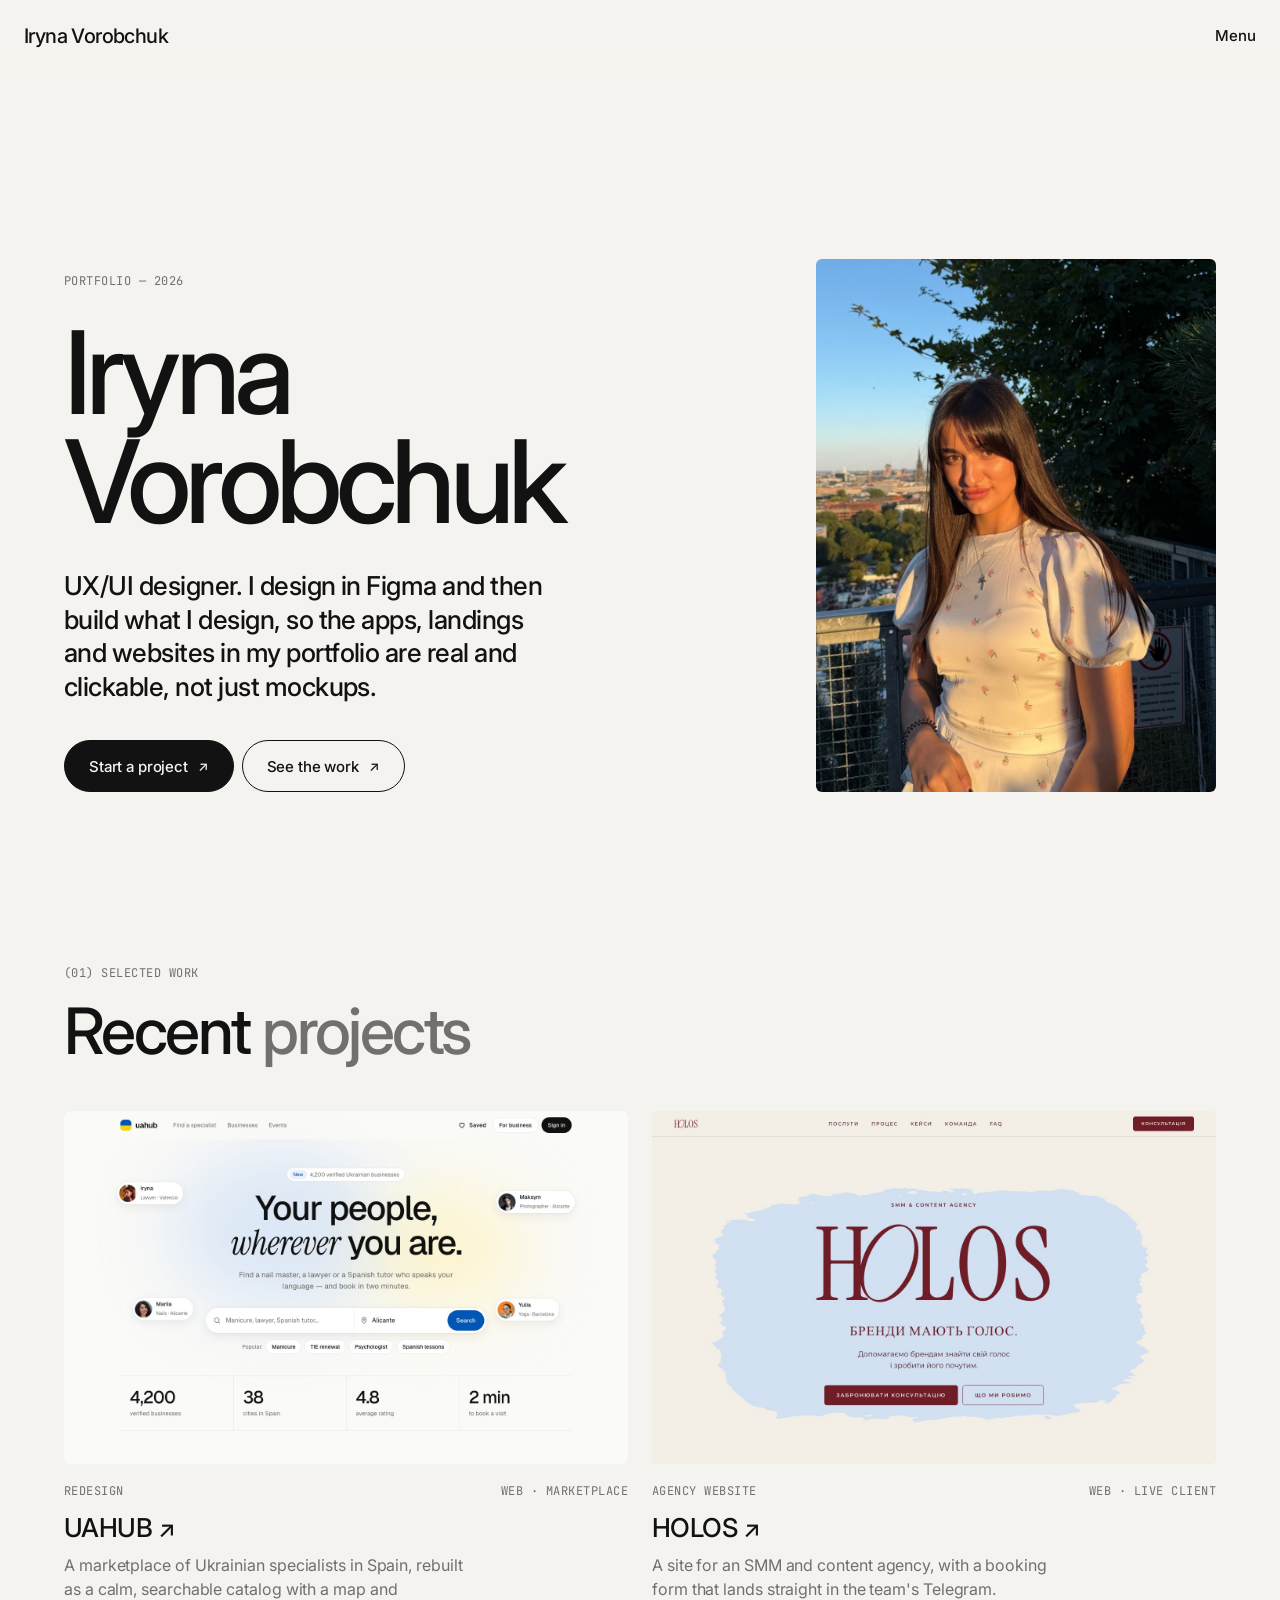
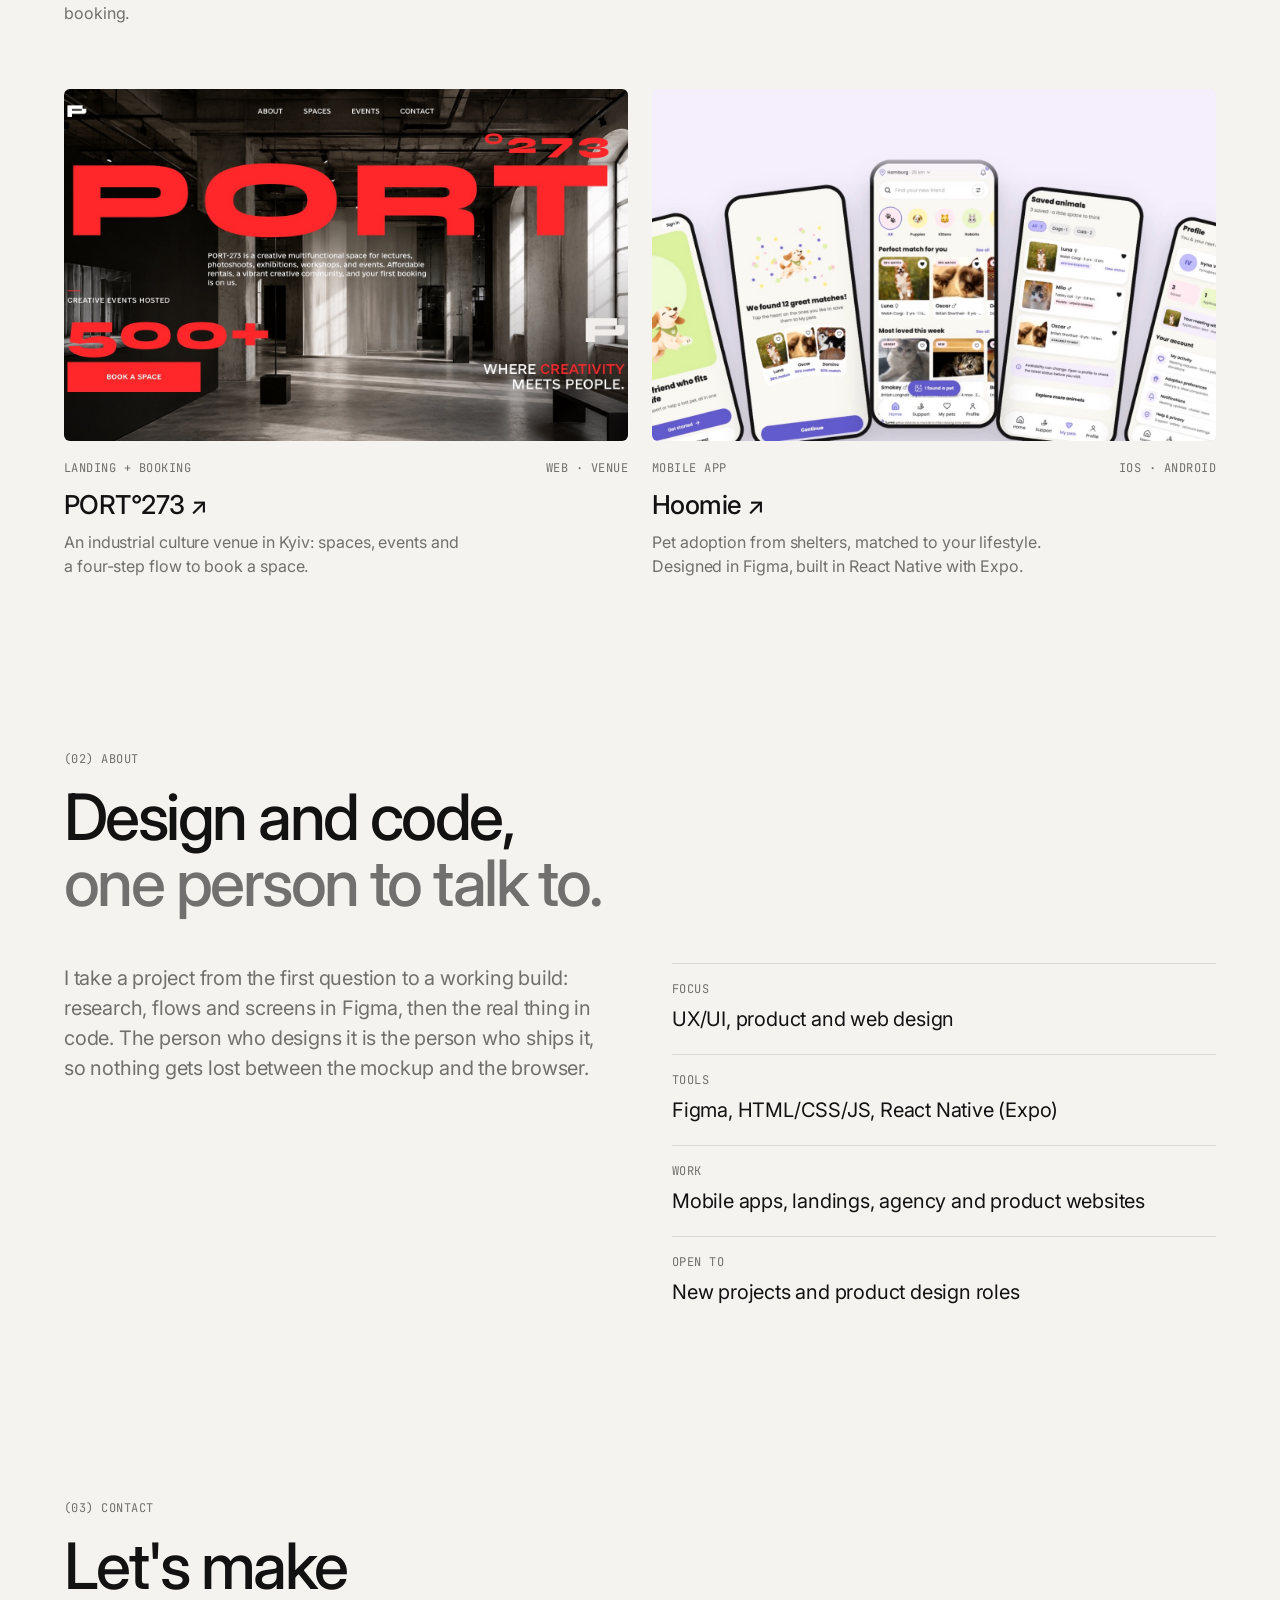
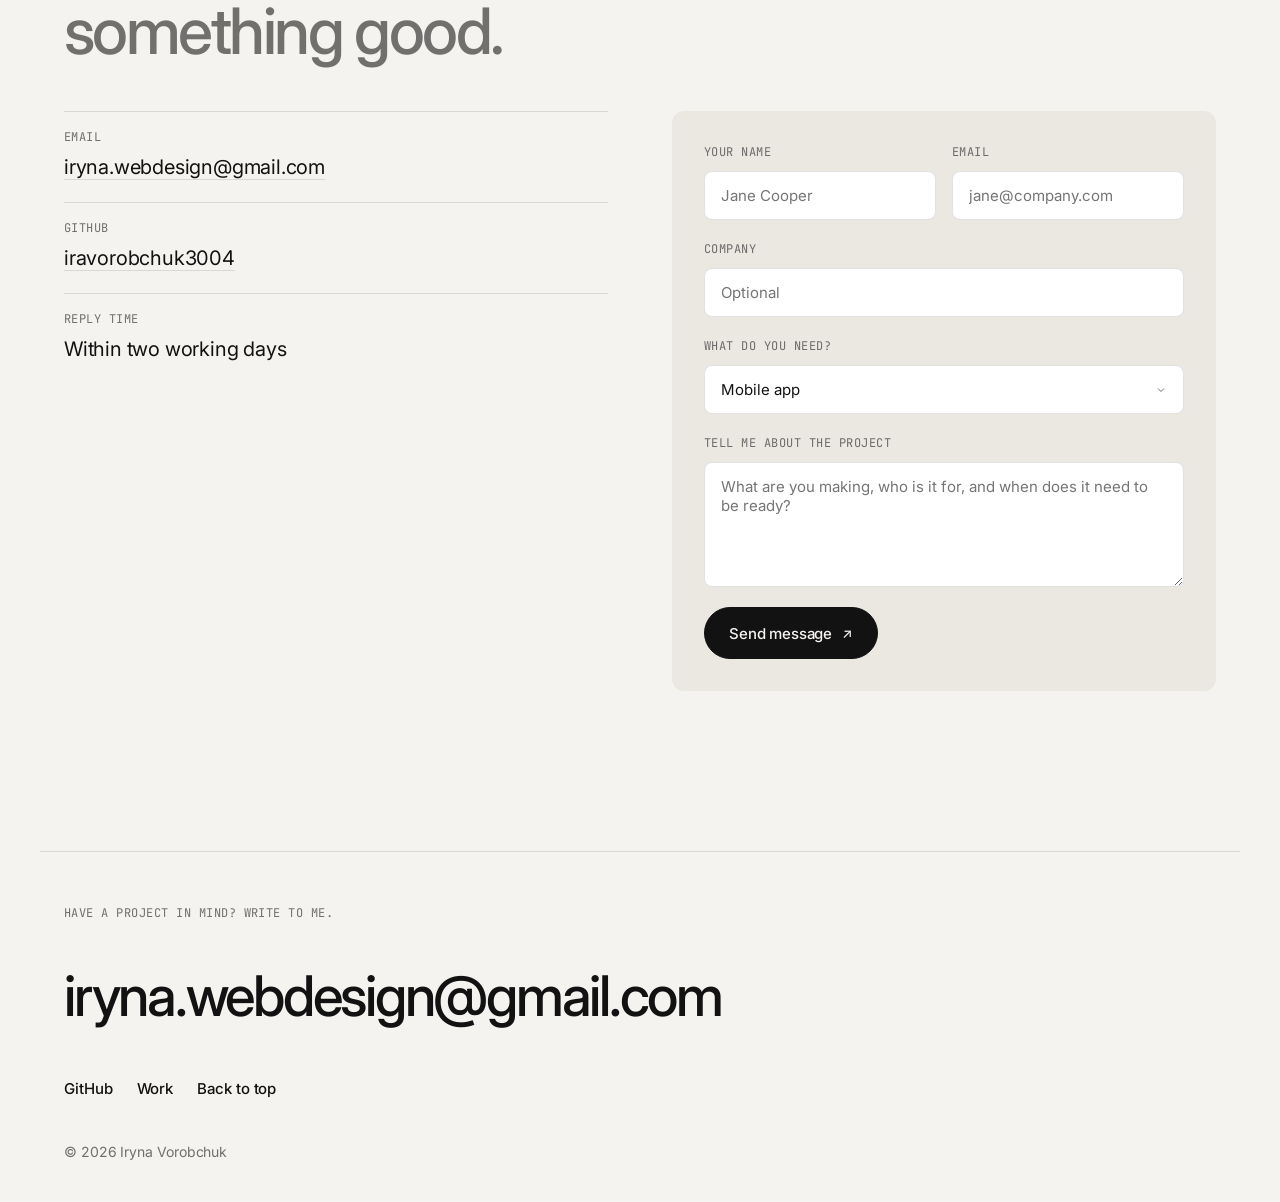
==== index.html @ c14c9fac "Use iryna.webdesign@gmail.com as the contact email Co-Authored-By: Claude Opus 5.5 <noreply@anthropi" ====
<!doctype html>
<html lang="en">
<head>
  <meta charset="utf-8">
  <meta name="viewport" content="width=device-width, initial-scale=1">
  <title>Iryna Vorobchuk — UX/UI designer</title>
  <meta name="description" content="UX/UI designer who designs in Figma and builds what she designs: apps, landings and websites.">
  <link rel="icon" href="favicon.svg" type="image/svg+xml">
  <link rel="preconnect" href="https://fonts.googleapis.com">
  <link rel="preconnect" href="https://fonts.gstatic.com" crossorigin>
  <link href="https://fonts.googleapis.com/css2?family=Inter:opsz,wght@14..32,400;14..32,500&family=JetBrains+Mono:wght@400&display=swap" rel="stylesheet">
  <link rel="stylesheet" href="styles.css">
</head>
<body>
  <header class="top">
    <a href="#top" class="brand">Iryna Vorobchuk</a>
    <button class="menu-btn" aria-expanded="false" aria-controls="menu">Menu</button>
  </header>

  <nav class="menu" id="menu" hidden>
    <a href="#work"><span class="mono">01</span>Work</a>
    <a href="#about"><span class="mono">02</span>About</a>
    <a href="#contact"><span class="mono">03</span>Contact</a>
  </nav>

  <main id="top">
    <section class="hero wrap">
      <div class="hero-text">
        <p class="eyebrow reveal">Portfolio — 2026</p>
        <h1 class="display reveal-words">Iryna Vorobchuk</h1>
        <p class="lead reveal">UX/UI designer. I design in Figma and then build what I design, so the apps, landings and websites in my portfolio are real and clickable, not just mockups.</p>
        <div class="actions reveal">
          <a class="btn btn-dark" href="#contact">Start a project <span class="arr">↗</span></a>
          <a class="btn btn-line" href="#work">See the work <span class="arr">↗</span></a>
        </div>
      </div>
      <figure class="portrait reveal">
        <img src="img/iryna.jpg" alt="Iryna Vorobchuk" width="900" height="1200">
      </figure>
    </section>

    <section class="work wrap" id="work">
      <p class="eyebrow reveal">(01) Selected work</p>
      <h2 class="title reveal-words">Recent <em>projects</em></h2>

      <div class="grid">
        <a class="card reveal" href="https://iravorobchuk3004.github.io/uahub-redesign/" target="_blank" rel="noopener">
          <div class="shot"><img src="img/uahub.jpg" alt="UAHUB home page with search and specialist avatars" loading="lazy"></div>
          <div class="meta mono"><span>Redesign</span><span>Web · Marketplace</span></div>
          <h3>UAHUB <span class="arr">↗</span></h3>
          <p>A marketplace of Ukrainian specialists in Spain, rebuilt as a calm, searchable catalog with a map and booking.</p>
        </a>

        <a class="card reveal" href="https://holos-site-tau.vercel.app" target="_blank" rel="noopener">
          <div class="shot"><img src="img/holos.jpg" alt="HOLOS agency site with wine-red serif wordmark" loading="lazy"></div>
          <div class="meta mono"><span>Agency website</span><span>Web · Live client</span></div>
          <h3>HOLOS <span class="arr">↗</span></h3>
          <p>A site for an SMM and content agency, with a booking form that lands straight in the team's Telegram.</p>
        </a>

        <a class="card reveal" href="https://iravorobchuk3004.github.io/port273/" target="_blank" rel="noopener">
          <div class="shot dark"><img src="img/port273.jpg?v=2" alt="PORT°273 landing: red wordmark over an industrial hall" loading="lazy"></div>
          <div class="meta mono"><span>Landing + booking</span><span>Web · Venue</span></div>
          <h3>PORT°273 <span class="arr">↗</span></h3>
          <p>An industrial culture venue in Kyiv: spaces, events and a four-step flow to book a space.</p>
        </a>

        <a class="card reveal" href="https://github.com/iravorobchuk3004/4-paws" target="_blank" rel="noopener">
          <div class="shot"><img src="img/hoomie.jpg?v=2" alt="Five Hoomie app screens: onboarding, matches, home, saved animals and profile" loading="lazy"></div>
          <div class="meta mono"><span>Mobile app</span><span>iOS · Android</span></div>
          <h3>Hoomie <span class="arr">↗</span></h3>
          <p>Pet adoption from shelters, matched to your lifestyle. Designed in Figma, built in React Native with Expo.</p>
        </a>
      </div>
    </section>

    <section class="about wrap" id="about">
      <p class="eyebrow reveal">(02) About</p>
      <h2 class="title reveal-words">Design and code, <em>one person to talk to.</em></h2>
      <div class="split">
        <p class="body reveal">I take a project from the first question to a working build: research, flows and screens in Figma, then the real thing in code. The person who designs it is the person who ships it, so nothing gets lost between the mockup and the browser.</p>
        <dl class="facts">
          <div class="reveal"><dt class="mono">Focus</dt><dd>UX/UI, product and web design</dd></div>
          <div class="reveal"><dt class="mono">Tools</dt><dd>Figma, HTML/CSS/JS, React Native (Expo)</dd></div>
          <div class="reveal"><dt class="mono">Work</dt><dd>Mobile apps, landings, agency and product websites</dd></div>
          <div class="reveal"><dt class="mono">Open to</dt><dd>New projects and product design roles</dd></div>
        </dl>
      </div>
    </section>

    <section class="contact wrap" id="contact">
      <p class="eyebrow reveal">(03) Contact</p>
      <h2 class="title reveal-words">Let's make <em>something good.</em></h2>
      <div class="split">
        <dl class="facts">
          <div class="reveal"><dt class="mono">Email</dt><dd><a href="mailto:iryna.webdesign@gmail.com">iryna.webdesign@gmail.com</a></dd></div>
          <div class="reveal"><dt class="mono">GitHub</dt><dd><a href="https://github.com/iravorobchuk3004" target="_blank" rel="noopener">iravorobchuk3004</a></dd></div>
          <div class="reveal"><dt class="mono">Reply time</dt><dd>Within two working days</dd></div>
        </dl>

        <form class="form reveal" id="form">
          <div class="row">
            <label><span class="mono">Your name</span><input name="name" placeholder="Jane Cooper" required></label>
            <label><span class="mono">Email</span><input name="email" type="email" placeholder="jane@company.com" required></label>
          </div>
          <label><span class="mono">Company</span><input name="company" placeholder="Optional"></label>
          <label><span class="mono">What do you need?</span>
            <select name="need">
              <option>Mobile app</option>
              <option>Website or landing</option>
              <option>Redesign</option>
              <option>UX/UI audit</option>
              <option>A designer on the team</option>
              <option>Not sure yet</option>
            </select>
          </label>
          <label><span class="mono">Tell me about the project</span><textarea name="message" rows="5" placeholder="What are you making, who is it for, and when does it need to be ready?"></textarea></label>
          <button class="btn btn-dark" type="submit">Send message <span class="arr">↗</span></button>
        </form>
      </div>
    </section>
  </main>

  <footer class="foot wrap">
    <p class="eyebrow">Have a project in mind? Write to me.</p>
    <a class="big-mail" href="mailto:iryna.webdesign@gmail.com">iryna.webdesign@gmail.com</a>
    <div class="socials">
      <a href="https://github.com/iravorobchuk3004" target="_blank" rel="noopener">GitHub</a>
      <a href="#work">Work</a>
      <a href="#top">Back to top</a>
    </div>
    <p class="small">© 2026 Iryna Vorobchuk</p>
  </footer>

  <script src="app.js"></script>
</body>
</html>
---- styles.css ----
:root {
  --bg: #f5f3ef;
  --panel: #ebe8e2;
  --ink: #121212;
  --muted: rgba(18, 18, 18, 0.58);
  --line: rgba(18, 18, 18, 0.12);
  --gutter: 24px;
  --max: 1200px;
  --ease: cubic-bezier(0.2, 0.7, 0.2, 1);
}

* { box-sizing: border-box; }
html { scroll-behavior: smooth; }
body {
  margin: 0;
  background: var(--bg);
  color: var(--ink);
  font: 400 16px/1.5 "Inter", system-ui, sans-serif;
  font-optical-sizing: auto;
  letter-spacing: -0.005em;
  -webkit-font-smoothing: antialiased;
}
a { color: inherit; text-decoration: none; }
img { display: block; max-width: 100%; }
.wrap { max-width: var(--max); margin: 0 auto; padding: 0 var(--gutter); }
.mono, .eyebrow {
  font-family: "JetBrains Mono", ui-monospace, monospace;
  font-size: 12px;
  letter-spacing: 0.04em;
  text-transform: uppercase;
  color: var(--muted);
}

/* Header + menu */
.top {
  position: fixed; inset: 0 0 auto 0; z-index: 20;
  display: flex; justify-content: space-between; align-items: center;
  padding: 20px var(--gutter);
  background: linear-gradient(var(--bg) 60%, transparent);
}
.brand { font-size: 20px; font-weight: 500; letter-spacing: -0.03em; }
.menu-btn {
  font: 500 15px "Inter", sans-serif; color: var(--ink);
  background: none; border: 0; padding: 6px 0; cursor: pointer;
}
.menu {
  position: fixed; inset: 0; z-index: 15;
  display: flex; flex-direction: column; justify-content: center; gap: 8px;
  padding: 0 var(--gutter);
  background: var(--bg);
}
.menu[hidden] { display: none; }
.menu a {
  display: flex; align-items: baseline; gap: 20px;
  font-size: clamp(48px, 9vw, 96px); font-weight: 500; letter-spacing: -0.05em; line-height: 1.05;
  animation: rise 0.6s var(--ease) both;
}
.menu a:nth-child(2) { animation-delay: 0.05s; }
.menu a:nth-child(3) { animation-delay: 0.1s; }
.menu a:hover { color: var(--muted); }
@keyframes rise { from { opacity: 0; transform: translateY(16px); filter: blur(6px); } }

/* Type */
.display {
  margin: 28px 0 32px;
  font-size: clamp(56px, 11vw, 136px); font-weight: 500;
  letter-spacing: -0.05em; line-height: 0.95;
}
.title {
  margin: 16px 0 48px;
  font-size: clamp(38px, 6vw, 64px); font-weight: 500;
  letter-spacing: -0.04em; line-height: 1.02;
  max-width: 14ch;
}
.title em { font-style: normal; color: var(--muted); }
.lead { max-width: 30ch; margin: 0; font-size: clamp(20px, 2.4vw, 26px); font-weight: 500; letter-spacing: -0.02em; line-height: 1.3; }
.body { margin: 0; font-size: 20px; line-height: 1.5; color: var(--muted); letter-spacing: -0.01em; }

/* Buttons */
.actions { display: flex; flex-wrap: wrap; gap: 8px; margin-top: 36px; }
.btn {
  display: inline-flex; align-items: center; gap: 10px;
  height: 52px; padding: 0 24px; border-radius: 999px;
  font: 500 15px "Inter", sans-serif; letter-spacing: -0.01em;
  border: 1px solid var(--ink); cursor: pointer;
  transition: transform 0.3s var(--ease), background 0.3s, color 0.3s;
}
.btn-dark { background: var(--ink); color: var(--bg); }
.btn-line { background: transparent; color: var(--ink); }
.btn:hover { transform: translateY(-2px); }
.btn-line:hover { background: var(--ink); color: var(--bg); }
.arr { display: inline-block; font-size: 0.9em; transition: transform 0.3s var(--ease); }
.btn:hover .arr, .card:hover .arr { transform: translate(2px, -2px); }

/* Sections */
section.wrap { padding-top: 160px; scroll-margin-top: -64px; }
.hero.wrap { padding-top: 22vh; min-height: 88vh; }
.hero {
  display: grid; grid-template-columns: minmax(0, 1fr) minmax(280px, 400px);
  gap: 48px; align-items: end;
}
.hero .display { font-size: clamp(56px, 9vw, 120px); }
.portrait { margin: 0; aspect-ratio: 3 / 4; overflow: hidden; border-radius: 6px; background: var(--panel); }
.portrait img { width: 100%; height: 100%; object-fit: cover; object-position: center 30%; }

/* Work */
.grid { display: grid; grid-template-columns: 1fr 1fr; gap: 64px 24px; }
.card { display: block; }
.shot {
  aspect-ratio: 16 / 10; overflow: hidden;
  border-radius: 6px; background: var(--panel);
}
.shot img {
  width: 100%; height: 100%; object-fit: cover; object-position: top center;
  transition: transform 0.9s var(--ease);
}
.card:hover .shot img { transform: scale(1.035); }
.meta { display: flex; justify-content: space-between; gap: 12px; margin-top: 18px; }
.card h3 { margin: 8px 0 6px; font-size: 26px; font-weight: 500; letter-spacing: -0.02em; }
.card p { margin: 0; max-width: 40ch; color: var(--muted); }

/* About / contact */
.split { display: grid; grid-template-columns: 1fr 1fr; gap: 24px 64px; align-items: start; }
.facts { margin: 0; }
.facts > div { padding: 16px 0 20px; border-top: 1px solid var(--line); }
.facts dt { margin-bottom: 6px; }
.facts dd { margin: 0; font-size: 20px; letter-spacing: -0.01em; }
.facts a { border-bottom: 1px solid var(--line); transition: border-color 0.2s; }
.facts a:hover { border-color: var(--ink); }

.form { display: grid; gap: 20px; padding: 32px; border-radius: 12px; background: var(--panel); }
.form .row { display: grid; grid-template-columns: 1fr 1fr; gap: 16px; }
.form label { display: grid; gap: 10px; }
.form input, .form select, .form textarea {
  width: 100%; padding: 14px 16px;
  font: 400 15px "Inter", sans-serif; color: var(--ink);
  background: #fff; border: 1px solid var(--line); border-radius: 8px;
  outline: none; transition: border-color 0.2s;
}
.form textarea { resize: vertical; }
.form select {
  appearance: none;
  background: #fff url("data:image/svg+xml,%3Csvg xmlns='http://www.w3.org/2000/svg' width='12' height='12' fill='none' stroke='%23121212' stroke-opacity='.6'%3E%3Cpath d='m3 4.5 3 3 3-3'/%3E%3C/svg%3E") right 16px center no-repeat;
}
.form input:focus, .form select:focus, .form textarea:focus { border-color: var(--ink); }
.form .btn { justify-self: start; }

/* Footer */
.foot { margin-top: 160px; padding-top: 40px; padding-bottom: 40px; border-top: 1px solid var(--line); }
.big-mail {
  display: inline-block; margin: 20px 0 40px;
  font-size: clamp(30px, 5vw, 56px); font-weight: 500; letter-spacing: -0.04em;
  transition: color 0.2s;
}
.big-mail:hover { color: var(--muted); }
.socials { display: flex; flex-wrap: wrap; gap: 24px; font-size: 15px; font-weight: 500; }
.socials a:hover { color: var(--muted); }
.small { margin: 40px 0 0; font-size: 14px; color: var(--muted); }

/* Reveal */
.reveal { opacity: 0; transform: translateY(14px); filter: blur(8px); transition: opacity 0.9s var(--ease), transform 0.9s var(--ease), filter 0.9s var(--ease); }
.reveal.in { opacity: 1; transform: none; filter: none; }
.reveal-words .w { display: inline-block; opacity: 0; filter: blur(10px); transform: translateY(0.15em); transition: opacity 0.9s var(--ease), filter 0.9s var(--ease), transform 0.9s var(--ease); }
.reveal-words.in .w { opacity: 1; filter: none; transform: none; }
@media (prefers-reduced-motion: reduce) {
  .reveal, .reveal-words .w { opacity: 1; filter: none; transform: none; transition: none; }
  html { scroll-behavior: auto; }
}

/* Tablet / phone */
@media (max-width: 900px) {
  .split { grid-template-columns: 1fr; }
  .hero { grid-template-columns: 1fr; gap: 40px; }
  .portrait { max-width: 420px; aspect-ratio: 4 / 5; }
  .contact .facts { order: 0; }
}
@media (max-width: 640px) {
  :root { --gutter: 16px; }
  section.wrap { padding-top: 112px; scroll-margin-top: -40px; }
  .hero.wrap { padding-top: 140px; min-height: auto; }
  .grid { grid-template-columns: 1fr; gap: 48px; }
  .form { padding: 20px; }
  .form .row { grid-template-columns: 1fr; }
  .btn { height: 48px; padding: 0 20px; }
  .body, .facts dd { font-size: 18px; }
  .foot { margin-top: 112px; }
  .big-mail { font-size: 28px; word-break: break-all; }
}
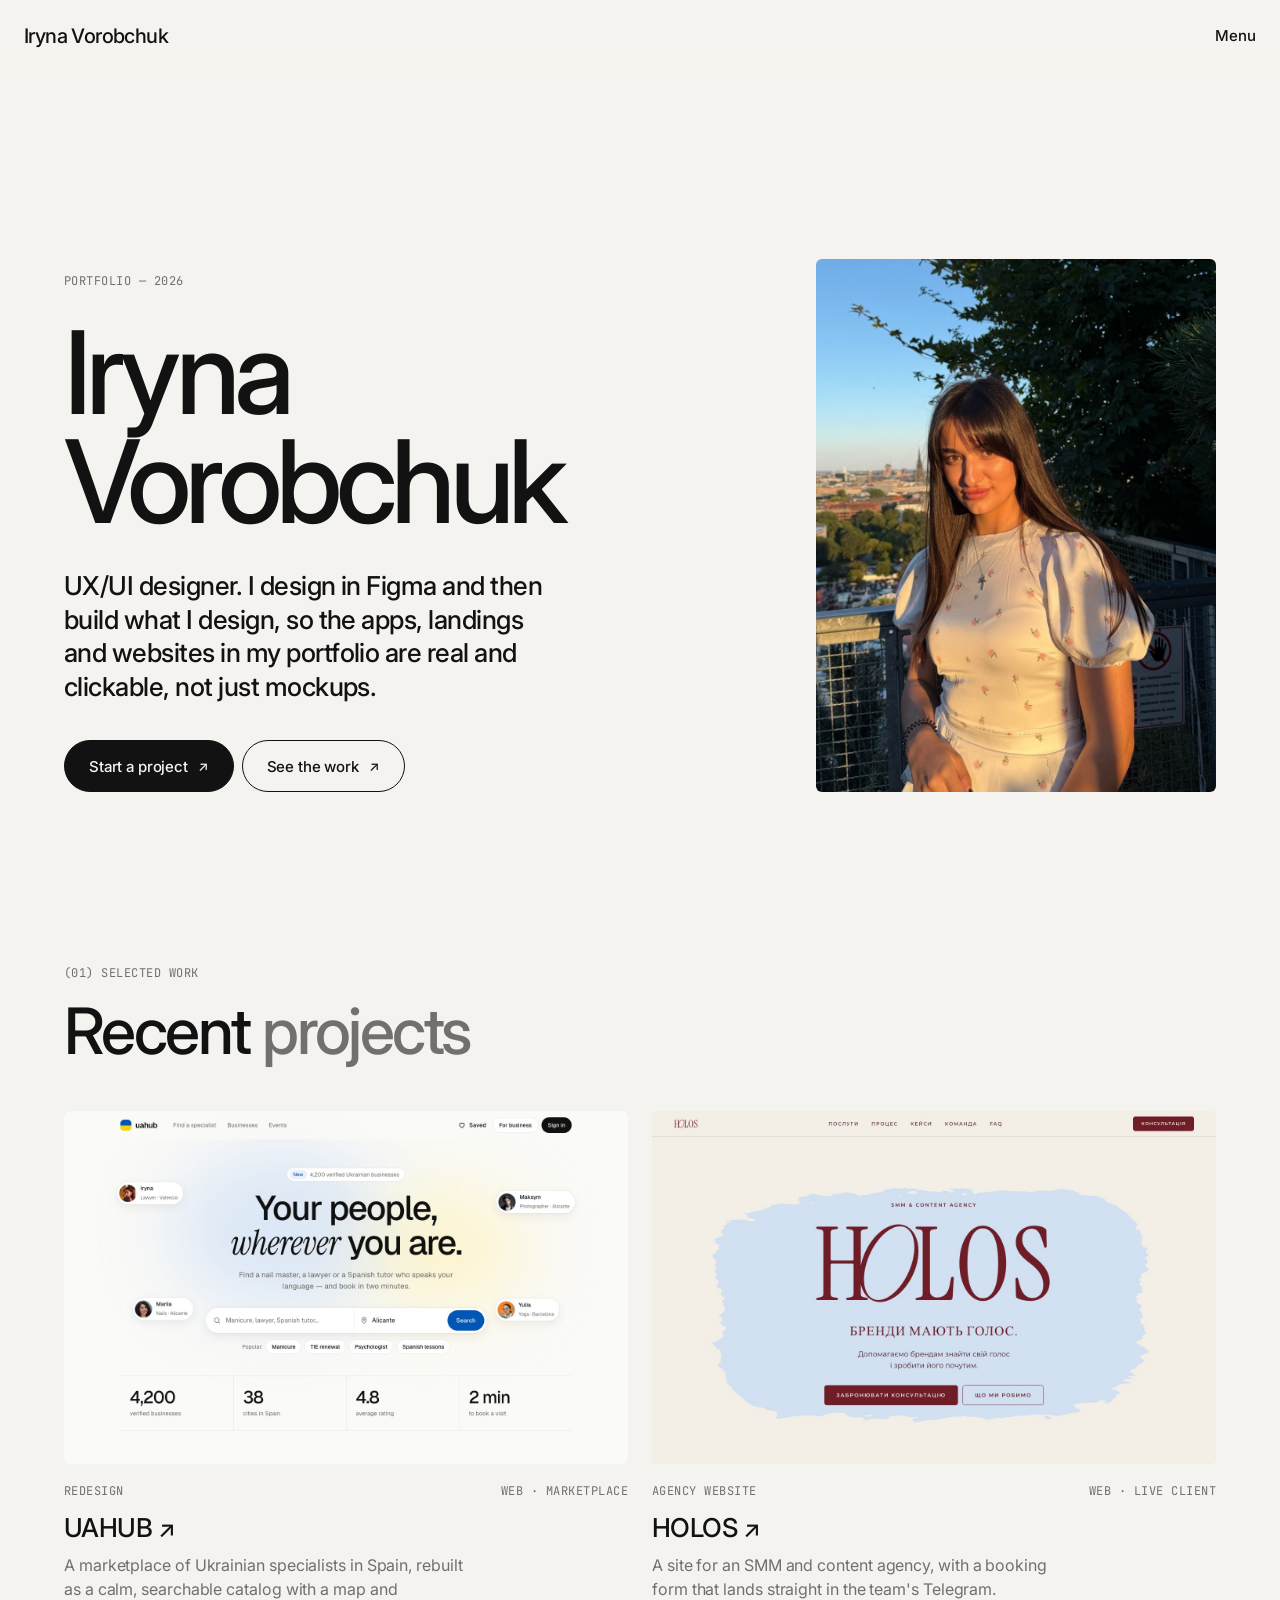
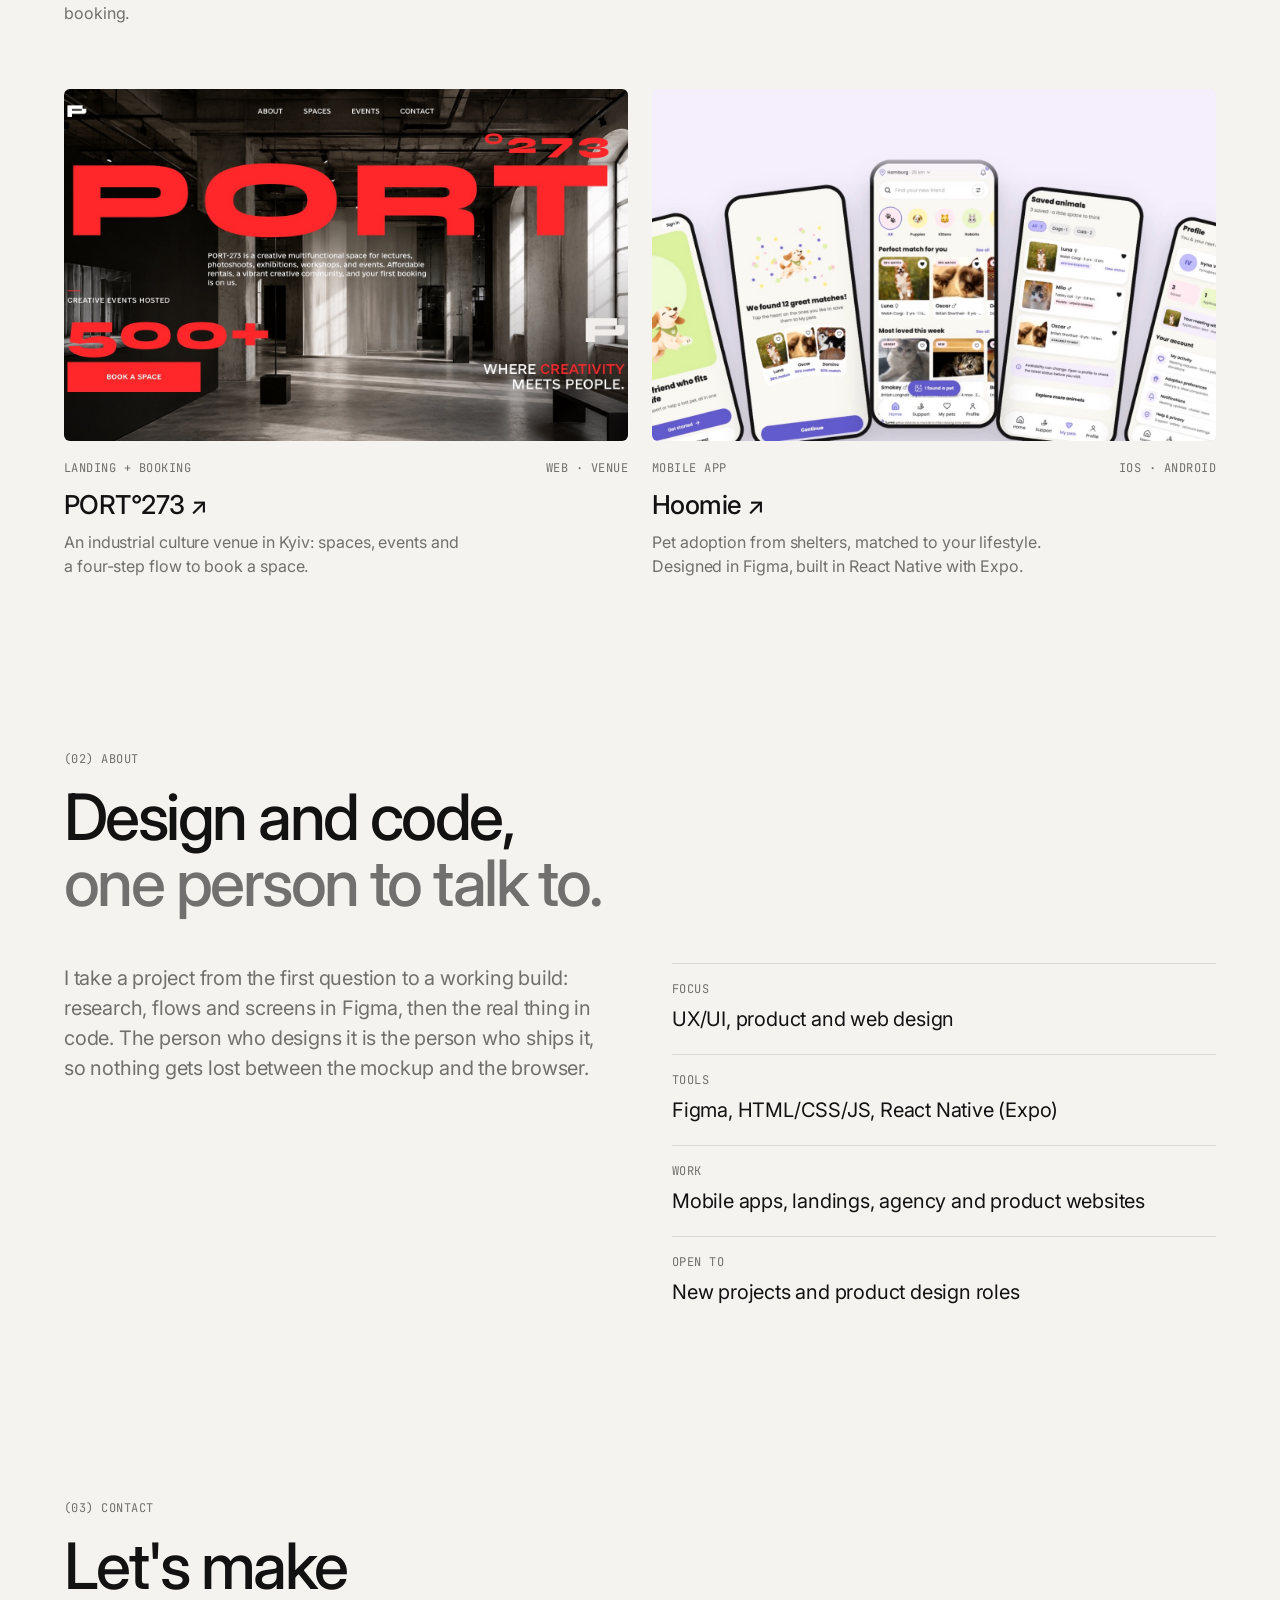
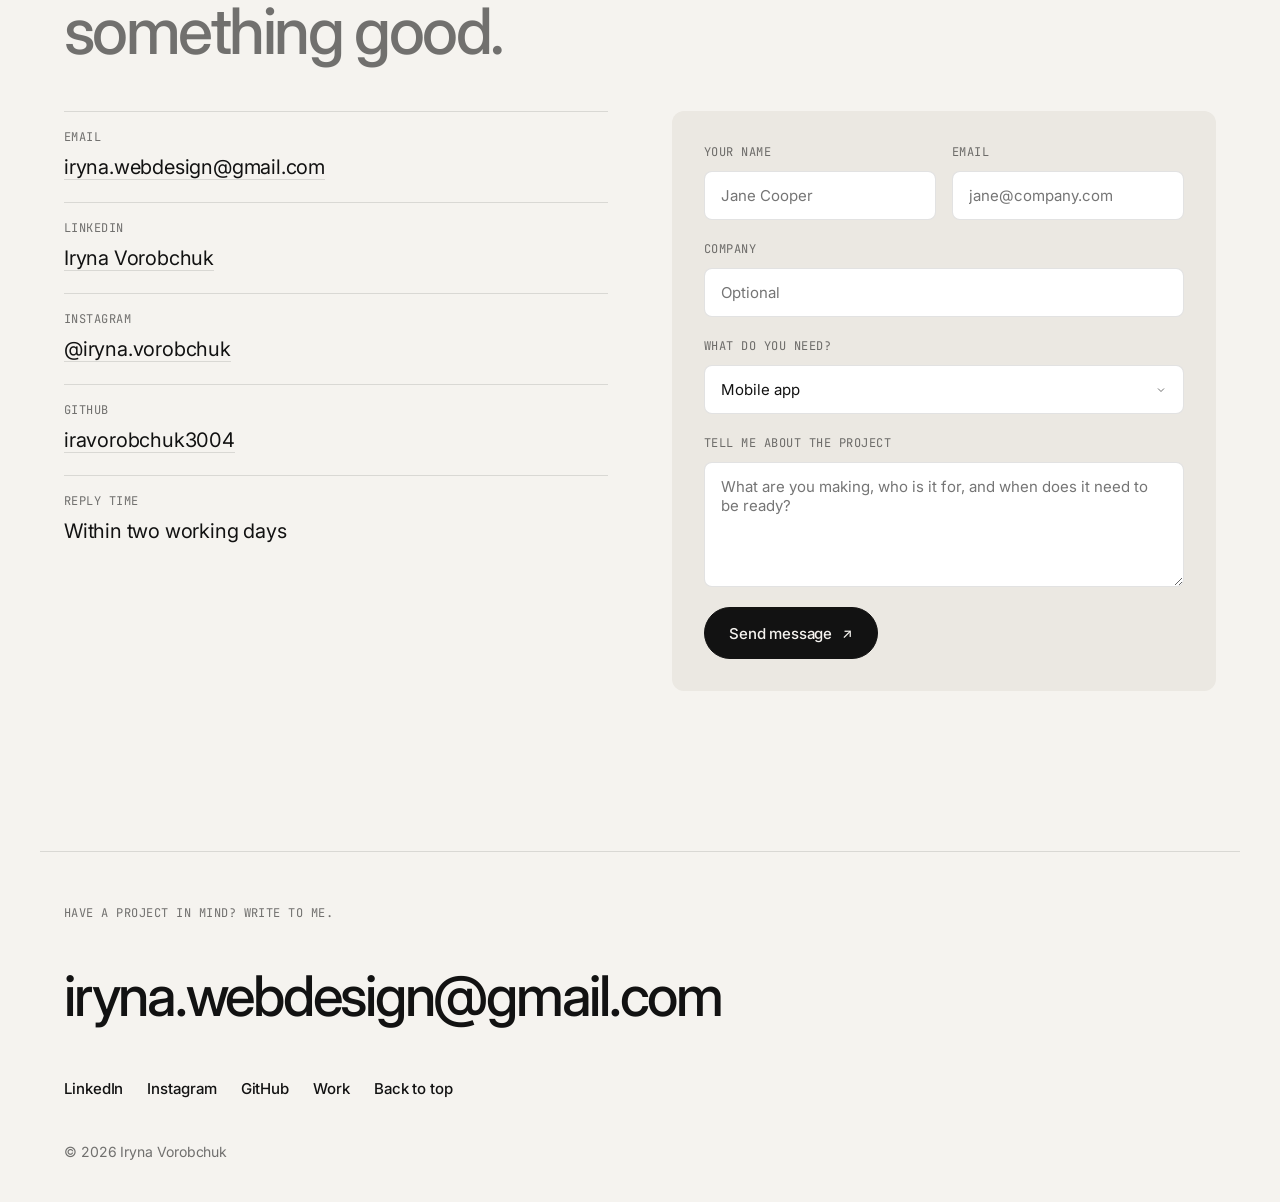
==== commit 249ef119: "Add LinkedIn and Instagram links Co-Authored-By: Claude Opus 5.5 <noreply@anthropic.com>" ====
--- a/index.html
+++ b/index.html
@@ -94,6 +94,8 @@
       <div class="split">
         <dl class="facts">
           <div class="reveal"><dt class="mono">Email</dt><dd><a href="mailto:iryna.webdesign@gmail.com">iryna.webdesign@gmail.com</a></dd></div>
+          <div class="reveal"><dt class="mono">LinkedIn</dt><dd><a href="https://www.linkedin.com/in/iryna-vorobchuk-7a0894409/" target="_blank" rel="noopener">Iryna Vorobchuk</a></dd></div>
+          <div class="reveal"><dt class="mono">Instagram</dt><dd><a href="https://www.instagram.com/iryna.vorobchuk/" target="_blank" rel="noopener">@iryna.vorobchuk</a></dd></div>
           <div class="reveal"><dt class="mono">GitHub</dt><dd><a href="https://github.com/iravorobchuk3004" target="_blank" rel="noopener">iravorobchuk3004</a></dd></div>
           <div class="reveal"><dt class="mono">Reply time</dt><dd>Within two working days</dd></div>
         </dl>
@@ -125,6 +127,8 @@
     <p class="eyebrow">Have a project in mind? Write to me.</p>
     <a class="big-mail" href="mailto:iryna.webdesign@gmail.com">iryna.webdesign@gmail.com</a>
     <div class="socials">
+      <a href="https://www.linkedin.com/in/iryna-vorobchuk-7a0894409/" target="_blank" rel="noopener">LinkedIn</a>
+      <a href="https://www.instagram.com/iryna.vorobchuk/" target="_blank" rel="noopener">Instagram</a>
       <a href="https://github.com/iravorobchuk3004" target="_blank" rel="noopener">GitHub</a>
       <a href="#work">Work</a>
       <a href="#top">Back to top</a>
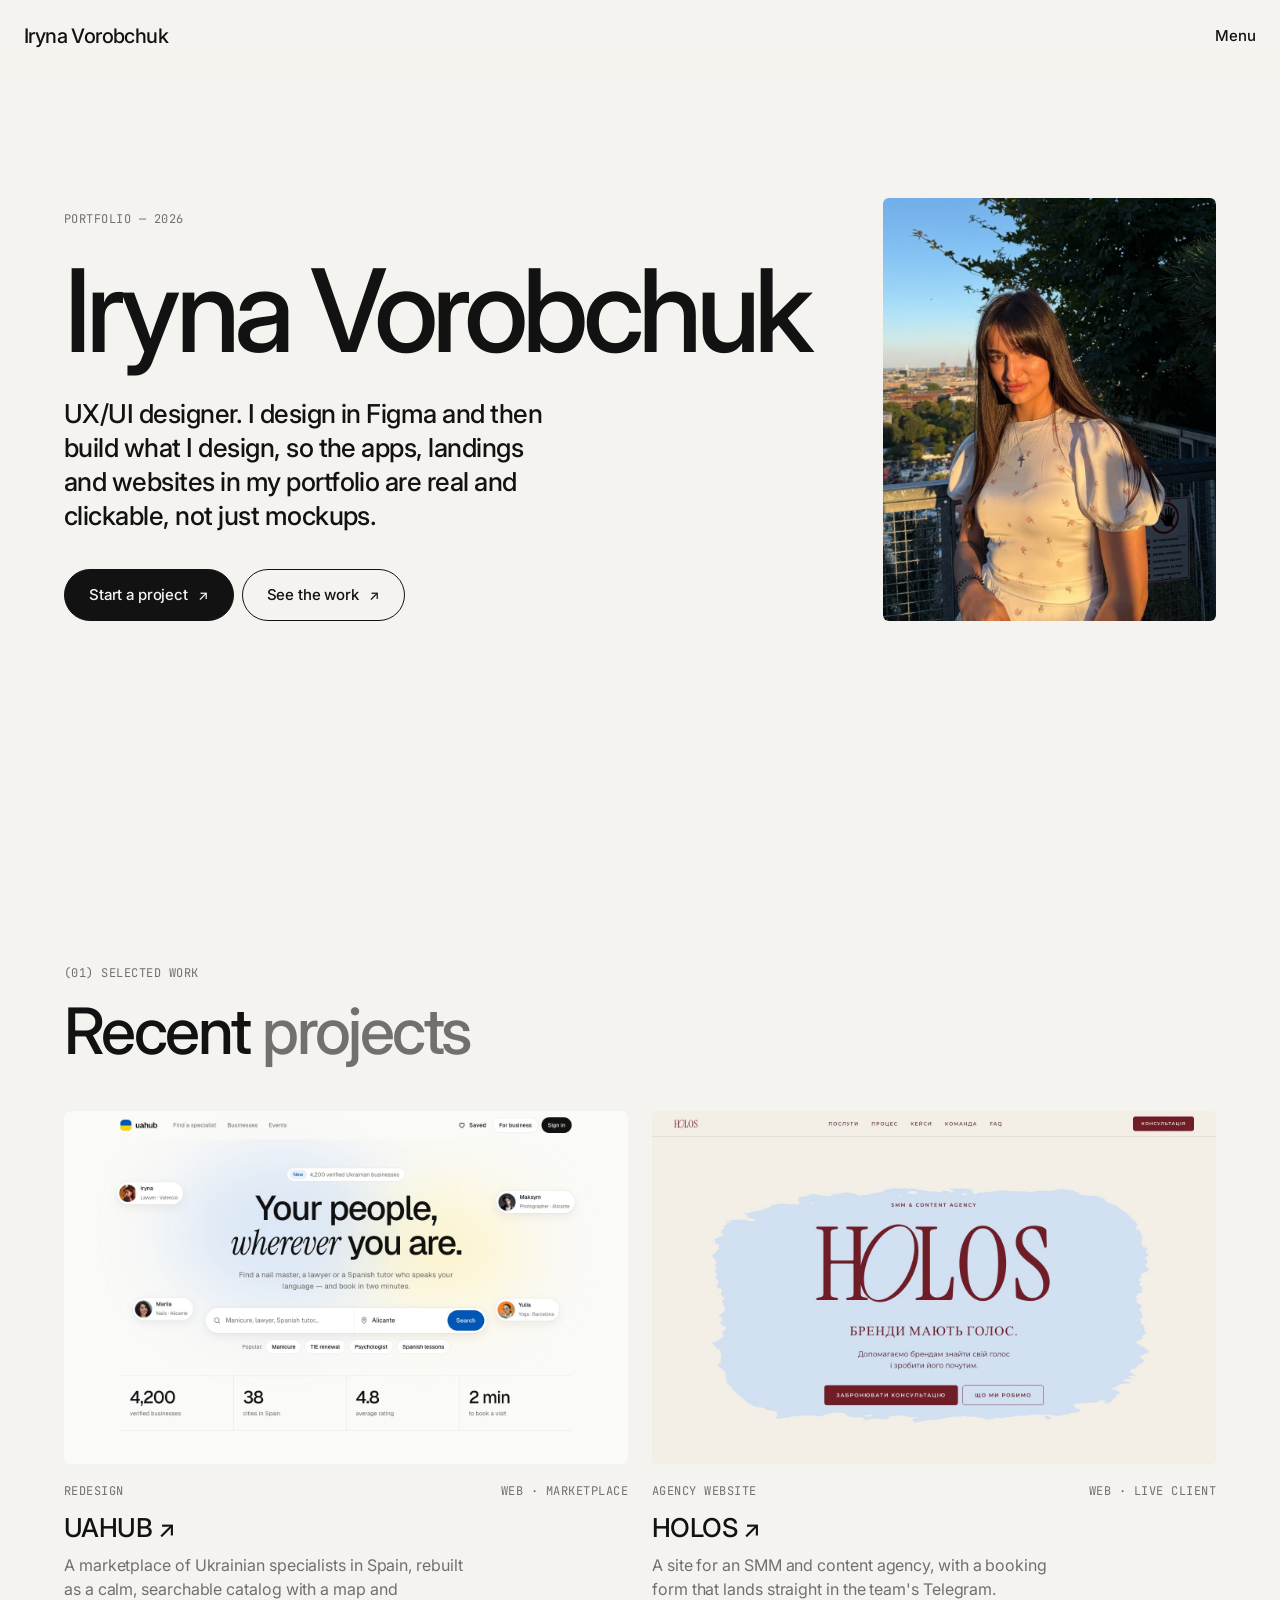
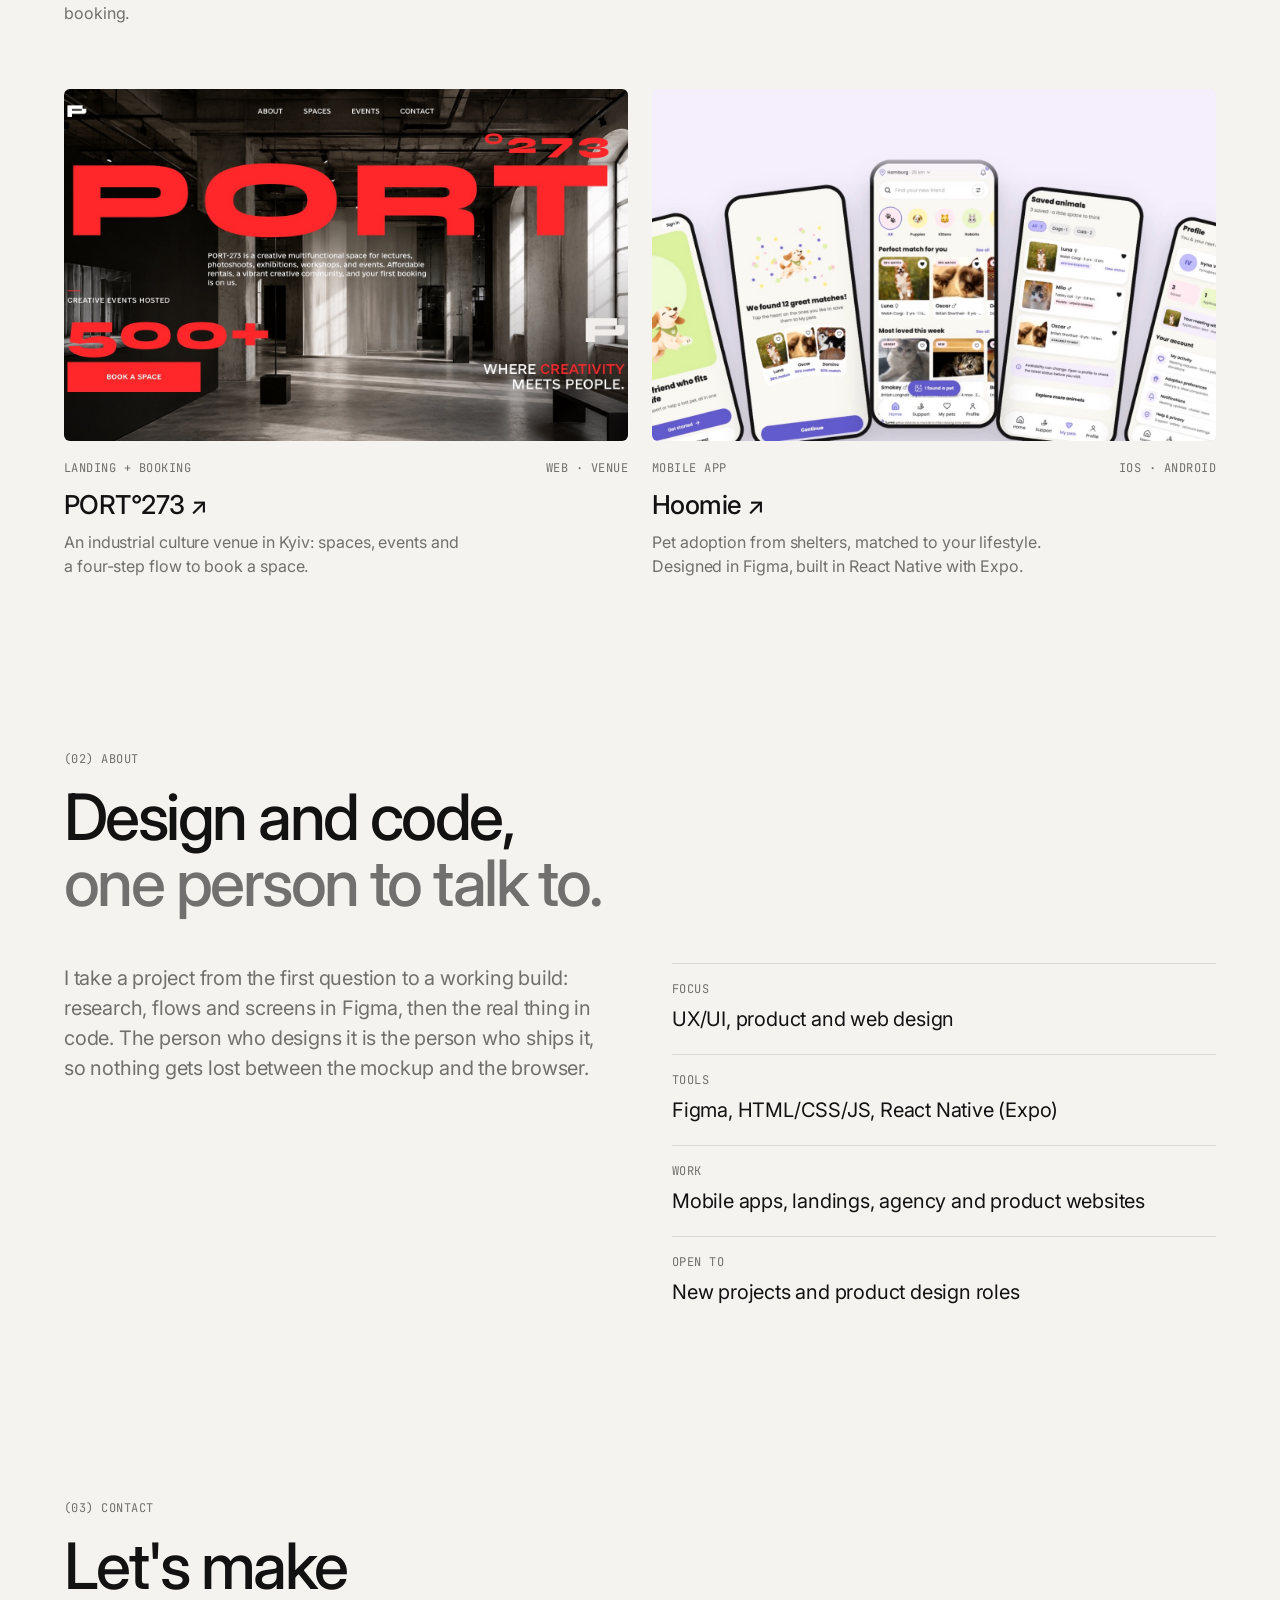
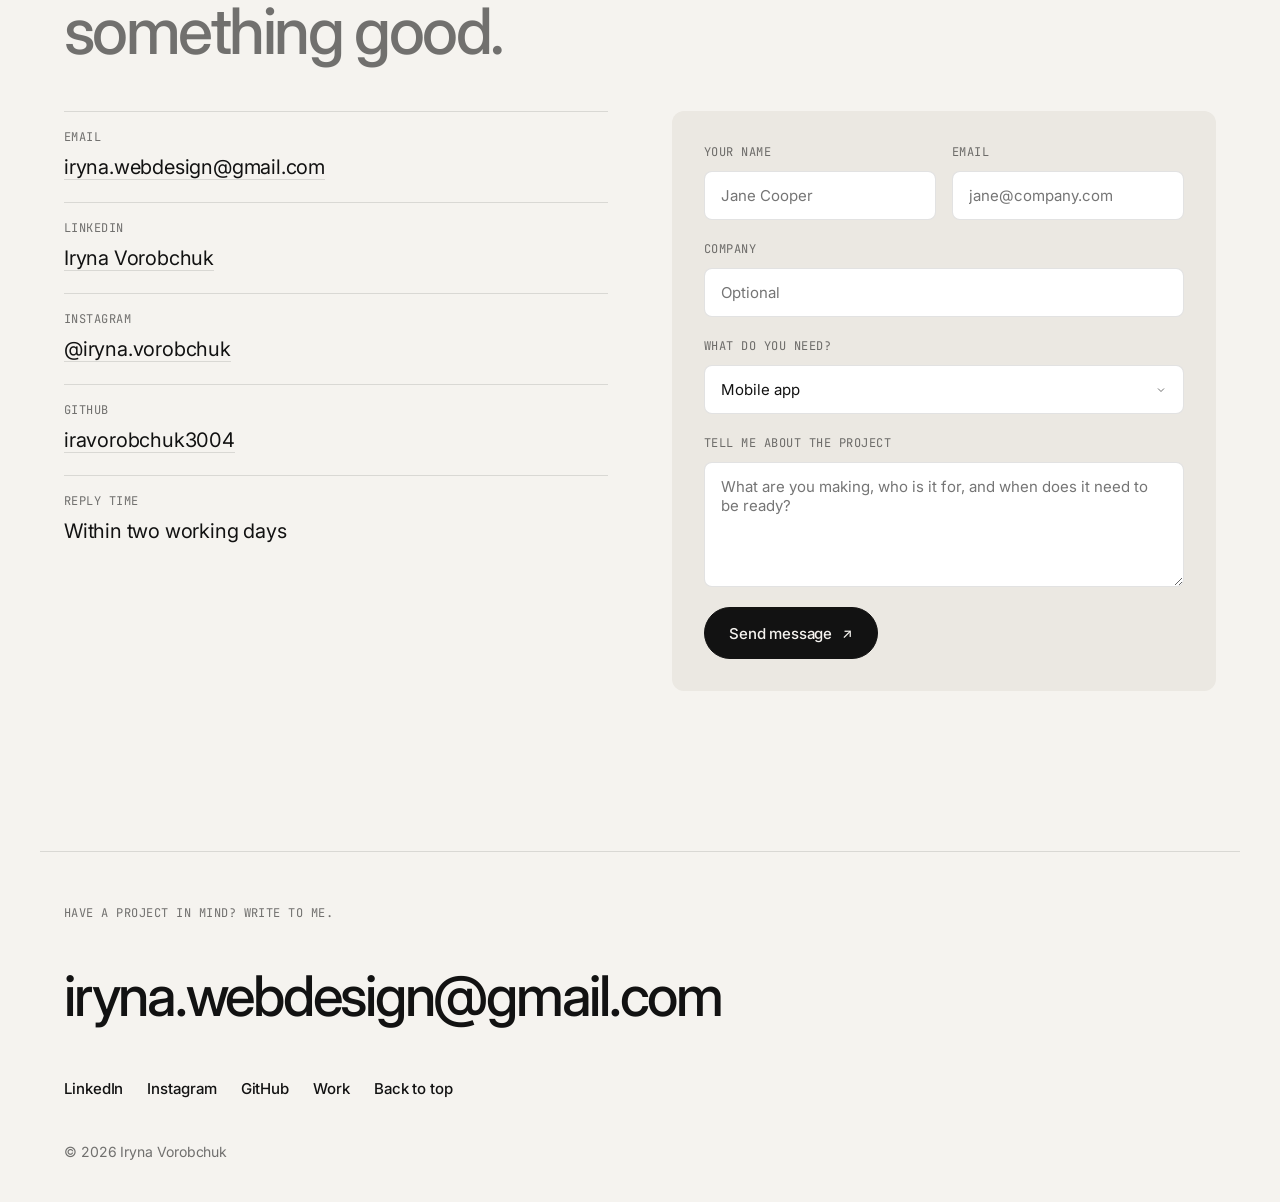
==== commit 7efd2a4a: "Hero photo matches the text height; bust CSS cache Co-Authored-By: Claude Opus 5.5 <noreply@anthropi" ====
--- a/index.html
+++ b/index.html
@@ -9,7 +9,7 @@
   <link rel="preconnect" href="https://fonts.googleapis.com">
   <link rel="preconnect" href="https://fonts.gstatic.com" crossorigin>
   <link href="https://fonts.googleapis.com/css2?family=Inter:opsz,wght@14..32,400;14..32,500&family=JetBrains+Mono:wght@400&display=swap" rel="stylesheet">
-  <link rel="stylesheet" href="styles.css">
+  <link rel="stylesheet" href="styles.css?v=3">
 </head>
 <body>
   <header class="top">
@@ -136,6 +136,6 @@
     <p class="small">© 2026 Iryna Vorobchuk</p>
   </footer>
 
-  <script src="app.js"></script>
+  <script src="app.js?v=3"></script>
 </body>
 </html>
--- a/styles.css
+++ b/styles.css
@@ -96,12 +96,14 @@
 section.wrap { padding-top: 160px; scroll-margin-top: -64px; }
 .hero.wrap { padding-top: 22vh; min-height: 88vh; }
 .hero {
-  display: grid; grid-template-columns: minmax(0, 1fr) minmax(280px, 400px);
-  gap: 48px; align-items: end;
+  display: grid; grid-template-columns: minmax(0, 1fr) clamp(260px, 26vw, 360px);
+  gap: 48px; align-items: stretch; align-content: start;
 }
 .hero .display { font-size: clamp(56px, 9vw, 120px); }
-.portrait { margin: 0; aspect-ratio: 3 / 4; overflow: hidden; border-radius: 6px; background: var(--panel); }
-.portrait img { width: 100%; height: 100%; object-fit: cover; object-position: center 30%; }
+.hero-text { align-self: end; }
+/* the photo takes exactly the height of the text column next to it */
+.portrait { position: relative; margin: 0; overflow: hidden; border-radius: 6px; background: var(--panel); }
+.portrait img { position: absolute; inset: 0; width: 100%; height: 100%; object-fit: cover; object-position: center 30%; }
 
 /* Work */
 .grid { display: grid; grid-template-columns: 1fr 1fr; gap: 64px 24px; }
@@ -171,7 +173,7 @@
 @media (max-width: 900px) {
   .split { grid-template-columns: 1fr; }
   .hero { grid-template-columns: 1fr; gap: 40px; }
-  .portrait { max-width: 420px; aspect-ratio: 4 / 5; }
+  .portrait { width: 220px; aspect-ratio: 3 / 4; }
   .contact .facts { order: 0; }
 }
 @media (max-width: 640px) {
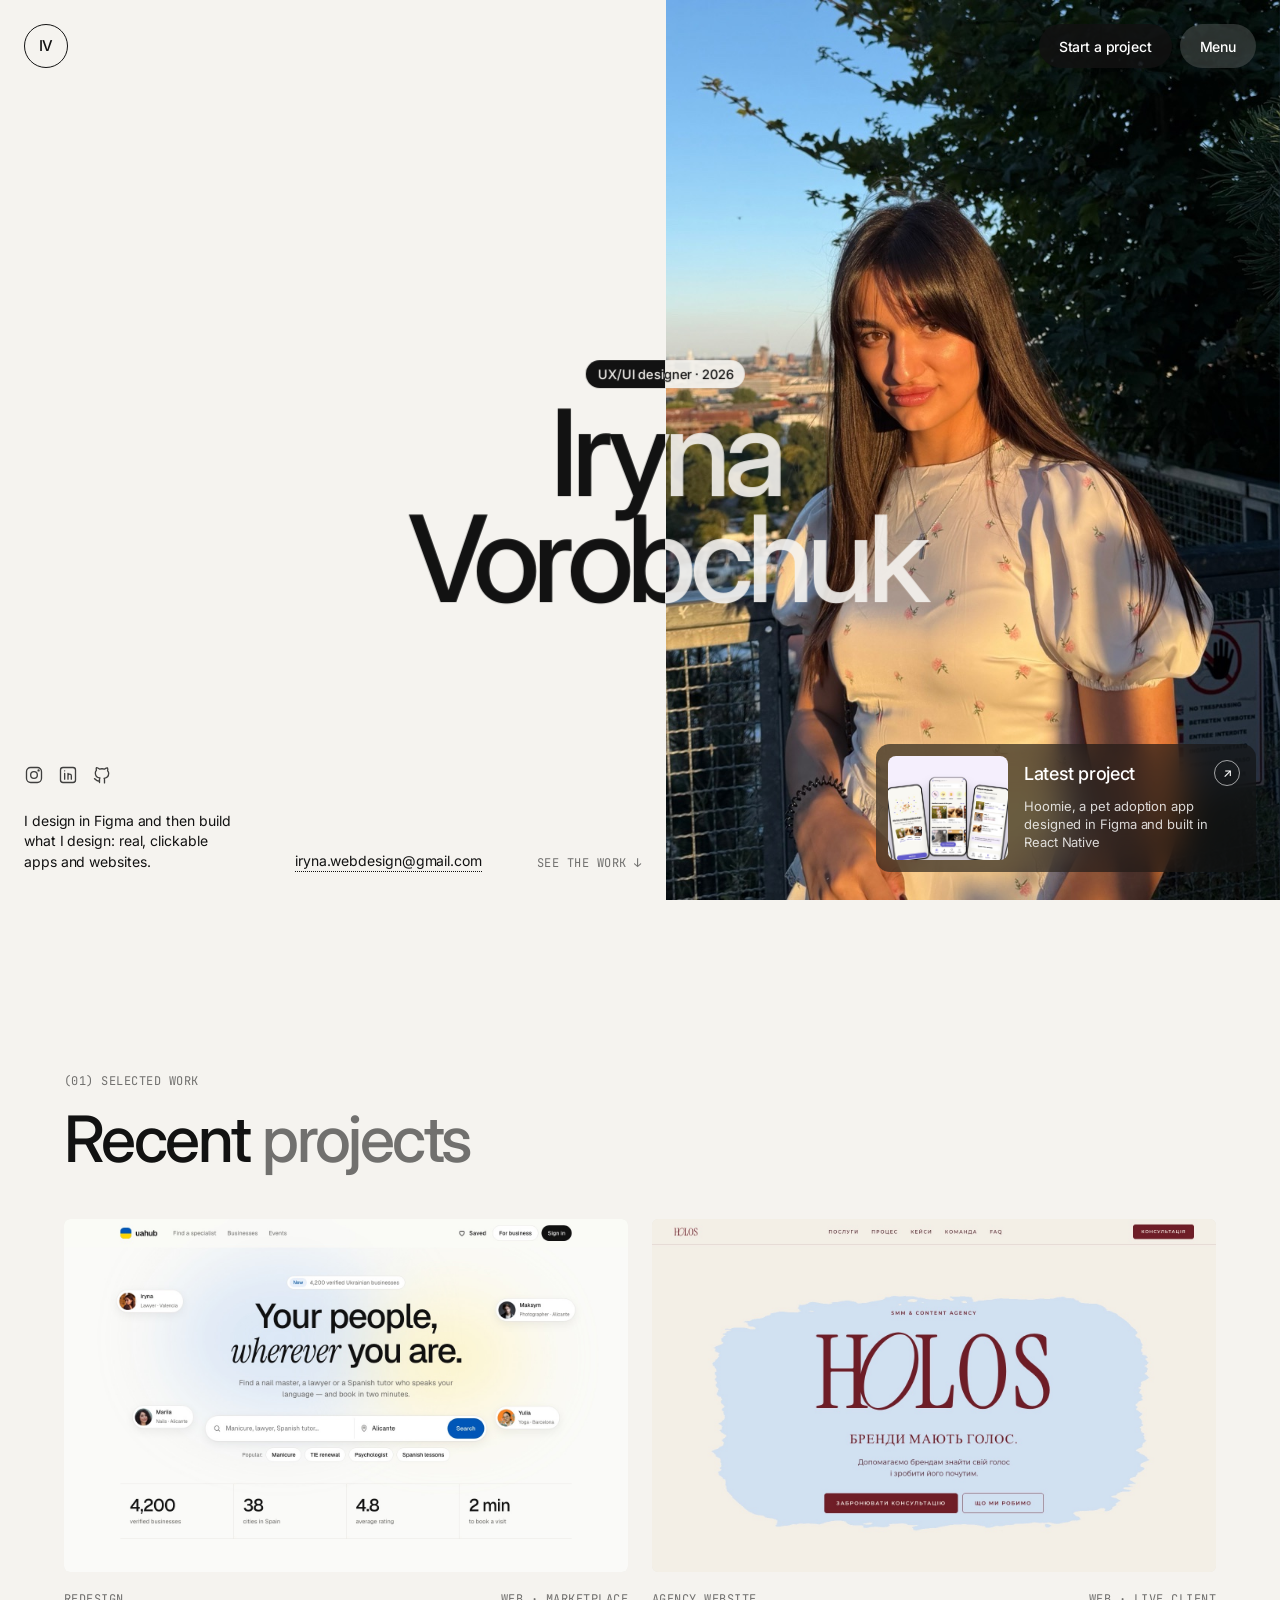
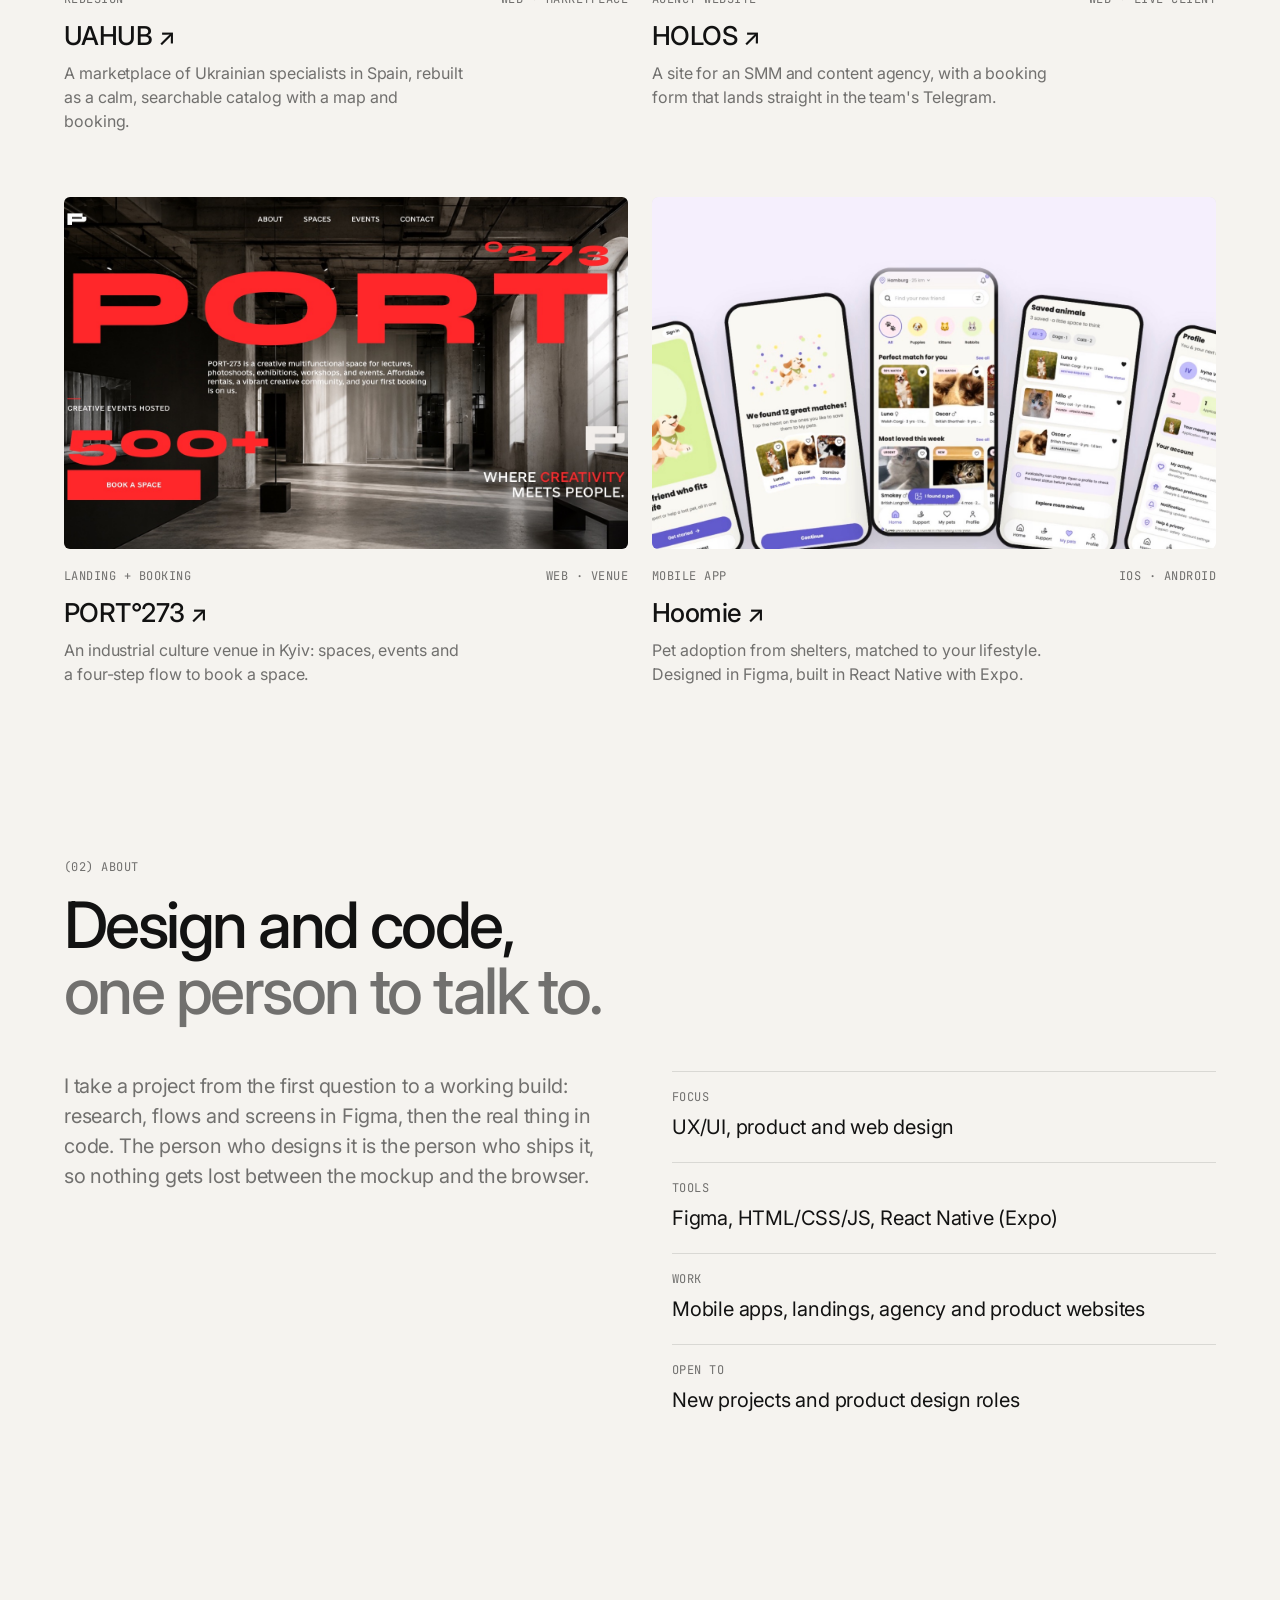
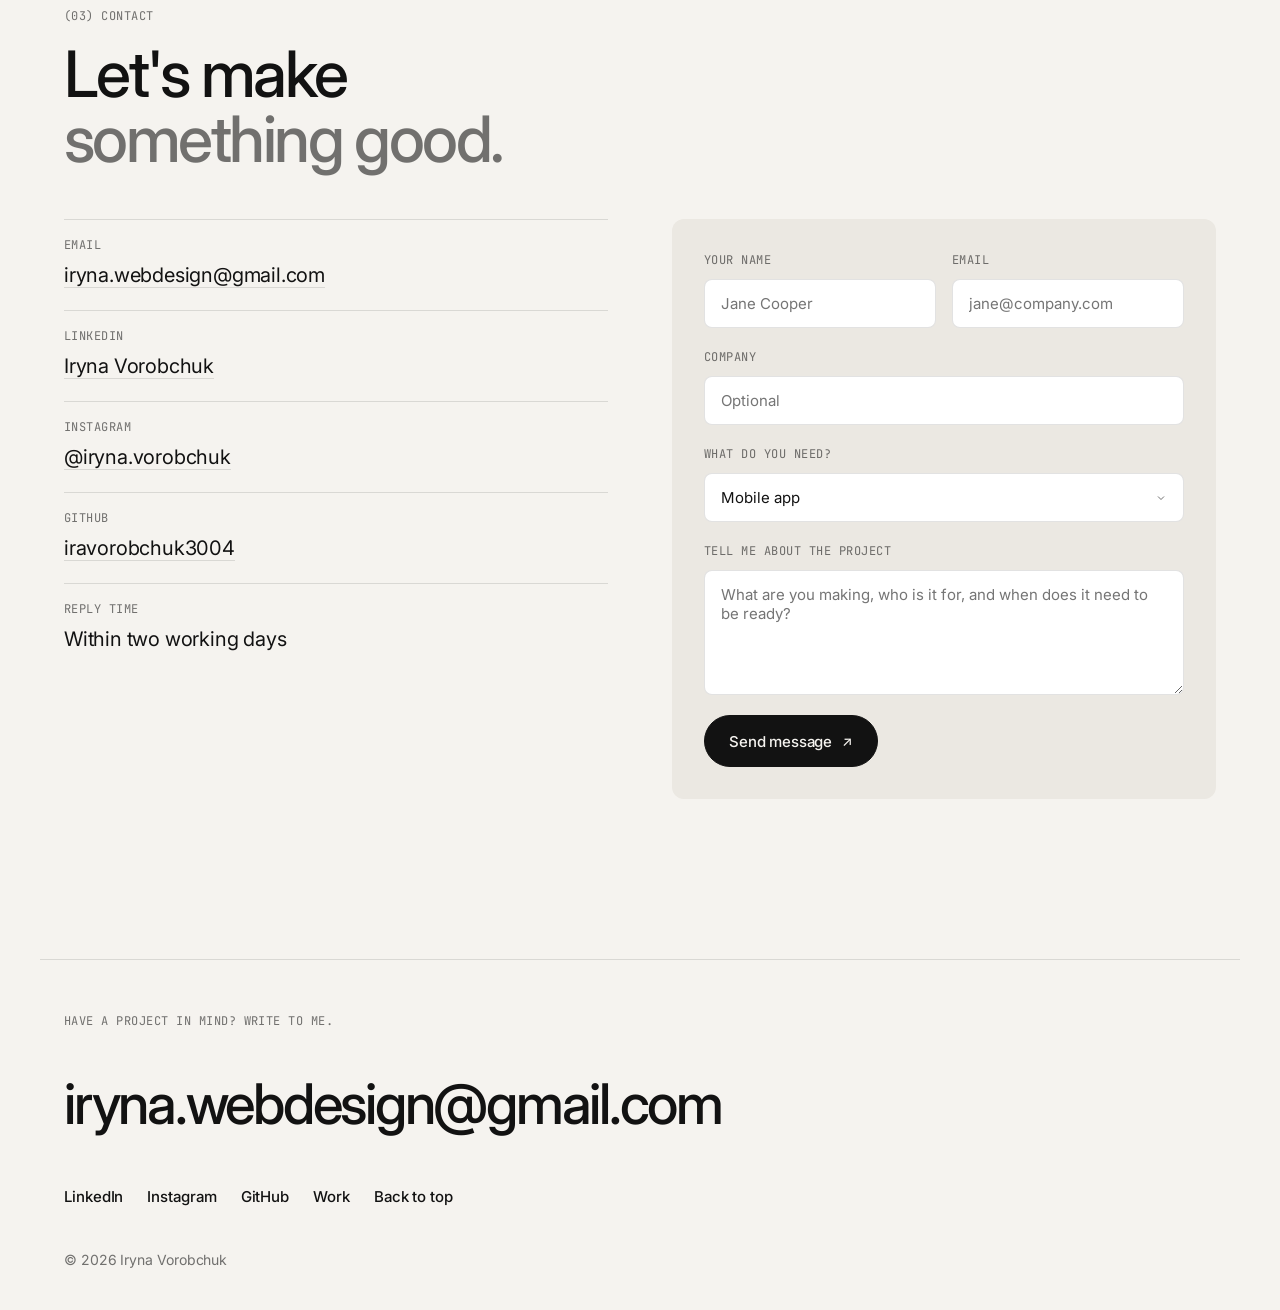
==== commit b8ed2f0d: "Split-screen hero: name across the seam between paper and photo Co-Authored-By: Claude Opus 5.5 <nor" ====
--- a/index.html
+++ b/index.html
@@ -9,7 +9,7 @@
   <link rel="preconnect" href="https://fonts.googleapis.com">
   <link rel="preconnect" href="https://fonts.gstatic.com" crossorigin>
   <link href="https://fonts.googleapis.com/css2?family=Inter:opsz,wght@14..32,400;14..32,500&family=JetBrains+Mono:wght@400&display=swap" rel="stylesheet">
-  <link rel="stylesheet" href="styles.css?v=3">
+  <link rel="stylesheet" href="styles.css?v=5">
 </head>
 <body>
   <header class="top">
@@ -24,19 +24,53 @@
   </nav>
 
   <main id="top">
-    <section class="hero wrap">
-      <div class="hero-text">
-        <p class="eyebrow reveal">Portfolio — 2026</p>
-        <h1 class="display reveal-words">Iryna Vorobchuk</h1>
-        <p class="lead reveal">UX/UI designer. I design in Figma and then build what I design, so the apps, landings and websites in my portfolio are real and clickable, not just mockups.</p>
-        <div class="actions reveal">
-          <a class="btn btn-dark" href="#contact">Start a project <span class="arr">↗</span></a>
-          <a class="btn btn-line" href="#work">See the work <span class="arr">↗</span></a>
+    <section class="hero">
+      <div class="hero-paper"></div>
+      <figure class="hero-photo">
+        <img src="img/iryna.jpg" alt="Iryna Vorobchuk" width="900" height="1200">
+      </figure>
+
+      <a href="#top" class="hero-mark" aria-label="Iryna Vorobchuk">IV</a>
+      <div class="hero-cta">
+        <a class="pill pill-dark" href="#contact">Start a project</a>
+        <button class="pill pill-glass menu-btn" aria-expanded="false" aria-controls="menu">Menu</button>
+      </div>
+
+      <!-- Two copies of the name: dark on the paper, light on the photo, split at the seam -->
+      <div class="hero-name" aria-hidden="true">
+        <div class="hero-name-in">
+          <span class="tag">UX/UI designer · 2026</span>
+          <p class="name">Iryna<br>Vorobchuk</p>
         </div>
       </div>
-      <figure class="portrait reveal">
-        <img src="img/iryna.jpg" alt="Iryna Vorobchuk" width="900" height="1200">
-      </figure>
+      <div class="hero-name on-photo" aria-hidden="true">
+        <div class="hero-name-in">
+          <span class="tag">UX/UI designer · 2026</span>
+          <p class="name">Iryna<br>Vorobchuk</p>
+        </div>
+      </div>
+      <h1 class="sr-only">Iryna Vorobchuk, UX/UI designer</h1>
+
+      <div class="hero-foot">
+        <div class="hero-social">
+          <a href="https://www.instagram.com/iryna.vorobchuk/" target="_blank" rel="noopener" aria-label="Instagram"><svg viewBox="0 0 24 24"><rect x="3" y="3" width="18" height="18" rx="5"/><circle cx="12" cy="12" r="4"/><circle cx="17.5" cy="6.5" r="0.6" fill="currentColor"/></svg></a>
+          <a href="https://www.linkedin.com/in/iryna-vorobchuk-7a0894409/" target="_blank" rel="noopener" aria-label="LinkedIn"><svg viewBox="0 0 24 24"><rect x="3" y="3" width="18" height="18" rx="3"/><path d="M8 10v7M8 7v.01M12 17v-4a2 2 0 0 1 4 0v4M12 10v7"/></svg></a>
+          <a href="https://github.com/iravorobchuk3004" target="_blank" rel="noopener" aria-label="GitHub"><svg viewBox="0 0 24 24"><path d="M9 19c-4 1.3-4-2-6-2.5m12 5v-3.5c0-1 .1-1.4-.5-2 2.8-.3 5.5-1.4 5.5-6a4.6 4.6 0 0 0-1.3-3.2 4.2 4.2 0 0 0-.1-3.2s-1.1-.3-3.5 1.3a12 12 0 0 0-6.2 0C6.5 2.8 5.4 3.1 5.4 3.1a4.2 4.2 0 0 0-.1 3.2A4.6 4.6 0 0 0 4 9.5c0 4.6 2.7 5.7 5.5 6-.6.6-.6 1.2-.5 2V21"/></svg></a>
+        </div>
+        <div class="hero-bottom">
+          <p>I design in Figma and then build what I design: real, clickable apps and websites.</p>
+          <a class="dotted" href="mailto:iryna.webdesign@gmail.com">iryna.webdesign@gmail.com</a>
+          <a class="mono" href="#work">See the work ↓</a>
+        </div>
+      </div>
+
+      <a class="hero-card" href="https://github.com/iravorobchuk3004/4-paws" target="_blank" rel="noopener">
+        <img src="img/hoomie.jpg?v=2" alt="" width="1440" height="900">
+        <div>
+          <span class="hero-card-top">Latest project <span class="hero-card-arr">↗</span></span>
+          <span class="hero-card-text">Hoomie, a pet adoption app designed in Figma and built in React Native</span>
+        </div>
+      </a>
     </section>
 
     <section class="work wrap" id="work">
@@ -136,6 +170,6 @@
     <p class="small">© 2026 Iryna Vorobchuk</p>
   </footer>
 
-  <script src="app.js?v=3"></script>
+  <script src="app.js?v=4"></script>
 </body>
 </html>
--- a/styles.css
+++ b/styles.css
@@ -94,16 +94,87 @@
 
 /* Sections */
 section.wrap { padding-top: 160px; scroll-margin-top: -64px; }
-.hero.wrap { padding-top: 22vh; min-height: 88vh; }
+/* Hero: paper on the left, photo on the right, the name sits across the seam */
+.sr-only { position: absolute; width: 1px; height: 1px; overflow: hidden; clip: rect(0 0 0 0); white-space: nowrap; }
 .hero {
-  display: grid; grid-template-columns: minmax(0, 1fr) clamp(260px, 26vw, 360px);
-  gap: 48px; align-items: stretch; align-content: start;
-}
-.hero .display { font-size: clamp(56px, 9vw, 120px); }
-.hero-text { align-self: end; }
-/* the photo takes exactly the height of the text column next to it */
-.portrait { position: relative; margin: 0; overflow: hidden; border-radius: 6px; background: var(--panel); }
-.portrait img { position: absolute; inset: 0; width: 100%; height: 100%; object-fit: cover; object-position: center 30%; }
+  --seam: 52%;
+  position: relative; height: 100vh; height: 100svh; min-height: 640px;
+  overflow: hidden; color: var(--ink);
+}
+.hero-paper { position: absolute; inset: 0 calc(100% - var(--seam)) 0 0; background: var(--bg); }
+.hero-photo { position: absolute; inset: 0 0 0 var(--seam); margin: 0; background: #2b3a4a; }
+.hero-photo img {
+  width: 100%; height: 100%; object-fit: cover; object-position: 40% 20%;
+  animation: settle 1.6s var(--ease) both;
+}
+@keyframes settle { from { transform: scale(1.06); filter: blur(12px); } }
+
+.hero-mark {
+  position: absolute; top: 24px; left: var(--gutter); z-index: 3;
+  display: grid; place-items: center; width: 44px; height: 44px; border-radius: 50%;
+  border: 1px solid var(--ink); font-size: 15px; font-weight: 500; letter-spacing: -0.04em;
+}
+.hero-cta { position: absolute; top: 24px; right: var(--gutter); z-index: 3; display: flex; gap: 8px; }
+.pill {
+  display: inline-flex; align-items: center; height: 44px; padding: 0 20px; border-radius: 999px;
+  font: 500 14px "Inter", sans-serif; letter-spacing: -0.01em; border: 0; cursor: pointer;
+  transition: transform 0.3s var(--ease), background 0.3s;
+}
+.pill:hover { transform: translateY(-2px); }
+.pill-dark { background: rgba(18, 18, 18, 0.88); color: #fff; }
+.pill-glass { background: rgba(255, 255, 255, 0.16); color: #fff; backdrop-filter: blur(14px); -webkit-backdrop-filter: blur(14px); }
+.pill-glass:hover { background: rgba(255, 255, 255, 0.28); }
+
+.hero-name { position: absolute; inset: 0; z-index: 2; pointer-events: none; clip-path: inset(0 calc(100% - var(--seam)) 0 0); }
+.hero-name.on-photo { clip-path: inset(0 0 0 var(--seam)); }
+.hero-name-in {
+  position: absolute; left: var(--seam); top: 54%; transform: translate(-50%, -50%);
+  display: flex; flex-direction: column; align-items: center; text-align: center;
+  animation: rise 1.2s 0.2s var(--ease) both;
+}
+.tag {
+  display: inline-block; margin-bottom: 12px; padding: 6px 12px; border-radius: 999px;
+  background: var(--ink); color: var(--bg); font: 500 13px "Inter", sans-serif; letter-spacing: -0.01em; white-space: nowrap;
+}
+.name {
+  margin: 0; font-size: clamp(56px, 9.4vw, 148px); font-weight: 500;
+  letter-spacing: -0.055em; line-height: 0.88; white-space: nowrap;
+}
+.on-photo .name { color: rgba(245, 243, 239, 0.9); }
+.on-photo .tag { background: rgba(245, 243, 239, 0.92); color: var(--ink); }
+
+.hero-foot {
+  position: absolute; left: var(--gutter); bottom: 28px; z-index: 3;
+  width: calc(var(--seam) - var(--gutter) * 2);
+}
+.hero-social { display: flex; gap: 14px; margin-bottom: 20px; }
+.hero-social a { color: var(--ink); opacity: 0.8; transition: opacity 0.2s; }
+.hero-social a:hover { opacity: 1; }
+.hero-social svg { width: 20px; height: 20px; fill: none; stroke: currentColor; stroke-width: 1.6; stroke-linecap: round; stroke-linejoin: round; }
+.hero-bottom { display: flex; align-items: flex-end; justify-content: space-between; gap: 24px; font-size: 14px; line-height: 1.45; }
+.hero-bottom p { margin: 0; max-width: 24ch; }
+.hero-bottom a { white-space: nowrap; }
+.dotted { border-bottom: 1px dotted var(--ink); }
+
+.hero-card {
+  position: absolute; right: var(--gutter); bottom: 28px; z-index: 3;
+  display: flex; gap: 16px; width: min(380px, calc(100% - var(--seam) - var(--gutter) * 2));
+  padding: 12px; border-radius: 14px;
+  background: rgba(18, 18, 18, 0.62); color: #fff;
+  backdrop-filter: blur(18px); -webkit-backdrop-filter: blur(18px);
+  animation: rise 1s 0.6s var(--ease) both;
+  transition: transform 0.3s var(--ease);
+}
+.hero-card:hover { transform: translateY(-3px); }
+.hero-card img { width: 120px; height: 104px; object-fit: cover; border-radius: 8px; flex: none; }
+.hero-card div { display: flex; flex-direction: column; gap: 10px; padding: 4px 4px 0 0; }
+.hero-card-top { display: flex; justify-content: space-between; font-size: 18px; font-weight: 500; letter-spacing: -0.02em; }
+.hero-card-arr { display: grid; place-items: center; width: 26px; height: 26px; border: 1px solid rgba(255,255,255,0.6); border-radius: 50%; font-size: 12px; }
+.hero-card-text { font-size: 13px; line-height: 1.4; color: rgba(255, 255, 255, 0.82); }
+
+/* Fixed header only shows once the hero has scrolled away */
+.top { transition: opacity 0.3s, transform 0.3s; }
+body:not(.past-hero):not(.menu-open) .top { opacity: 0; transform: translateY(-100%); pointer-events: none; }
 
 /* Work */
 .grid { display: grid; grid-template-columns: 1fr 1fr; gap: 64px 24px; }
@@ -172,14 +243,26 @@
 /* Tablet / phone */
 @media (max-width: 900px) {
   .split { grid-template-columns: 1fr; }
-  .hero { grid-template-columns: 1fr; gap: 40px; }
-  .portrait { width: 220px; aspect-ratio: 3 / 4; }
+  /* On narrow screens the seam turns horizontal: photo on top, paper below */
+  .hero-paper { inset: var(--seam) 0 0 0; }
+  .hero-photo { inset: 0 0 calc(100% - var(--seam)) 0; }
+  .hero-name { clip-path: inset(var(--seam) 0 0 0); }
+  .hero-name.on-photo { clip-path: inset(0 0 calc(100% - var(--seam)) 0); }
+  .hero-name-in { left: 50%; top: var(--seam); transform: translate(-50%, -66%); }
+  .on-photo .name { color: #fff; text-shadow: 0 2px 28px rgba(0, 0, 0, 0.35); }
+  .hero-mark { border-color: rgba(255, 255, 255, 0.8); color: #fff; }
+  .hero-card { display: none; }
+  .hero-foot { left: var(--gutter); right: var(--gutter); width: auto; }
   .contact .facts { order: 0; }
 }
 @media (max-width: 640px) {
   :root { --gutter: 16px; }
   section.wrap { padding-top: 112px; scroll-margin-top: -40px; }
-  .hero.wrap { padding-top: 140px; min-height: auto; }
+  .hero { --seam: 60%; }
+  .name { font-size: 17vw; }
+  .hero-cta .pill-dark { display: none; }
+  .hero-bottom { flex-wrap: wrap; gap: 8px 16px; }
+  .hero-bottom p { flex-basis: 100%; max-width: none; }
   .grid { grid-template-columns: 1fr; gap: 48px; }
   .form { padding: 20px; }
   .form .row { grid-template-columns: 1fr; }
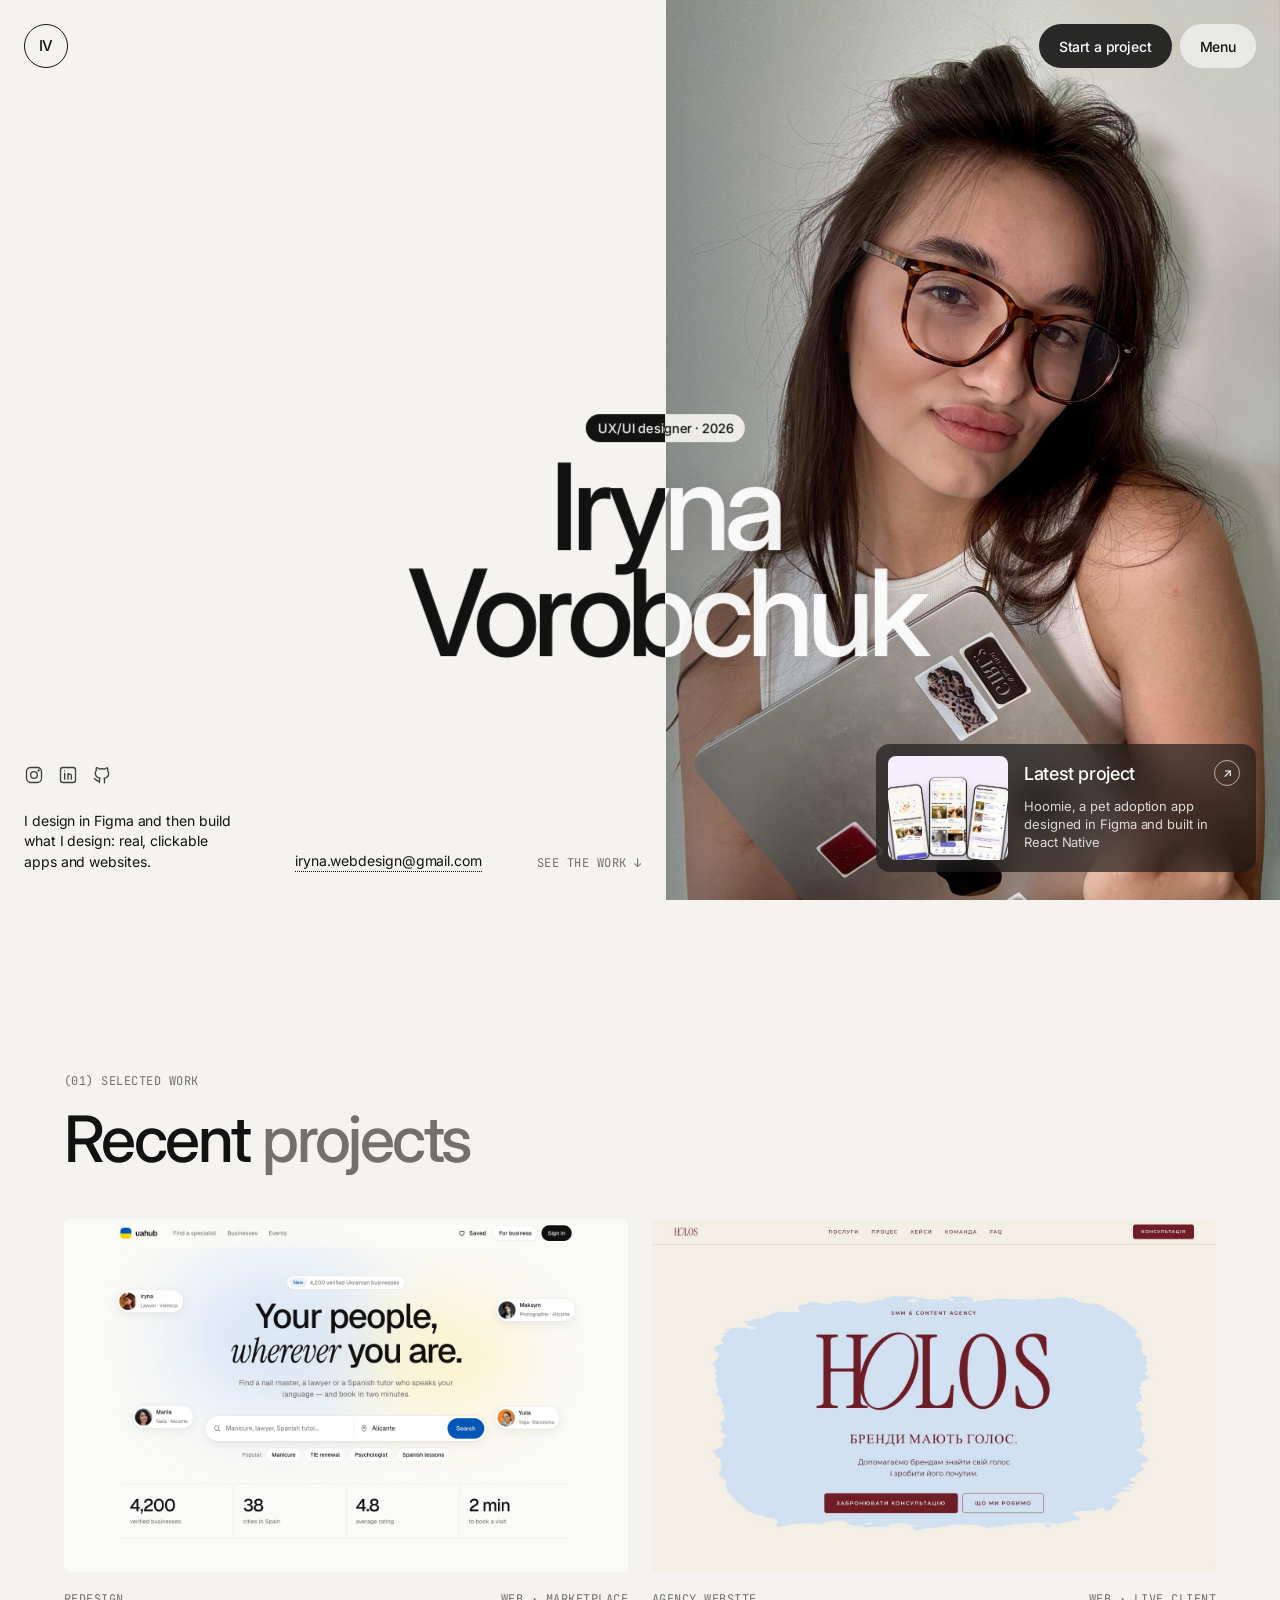
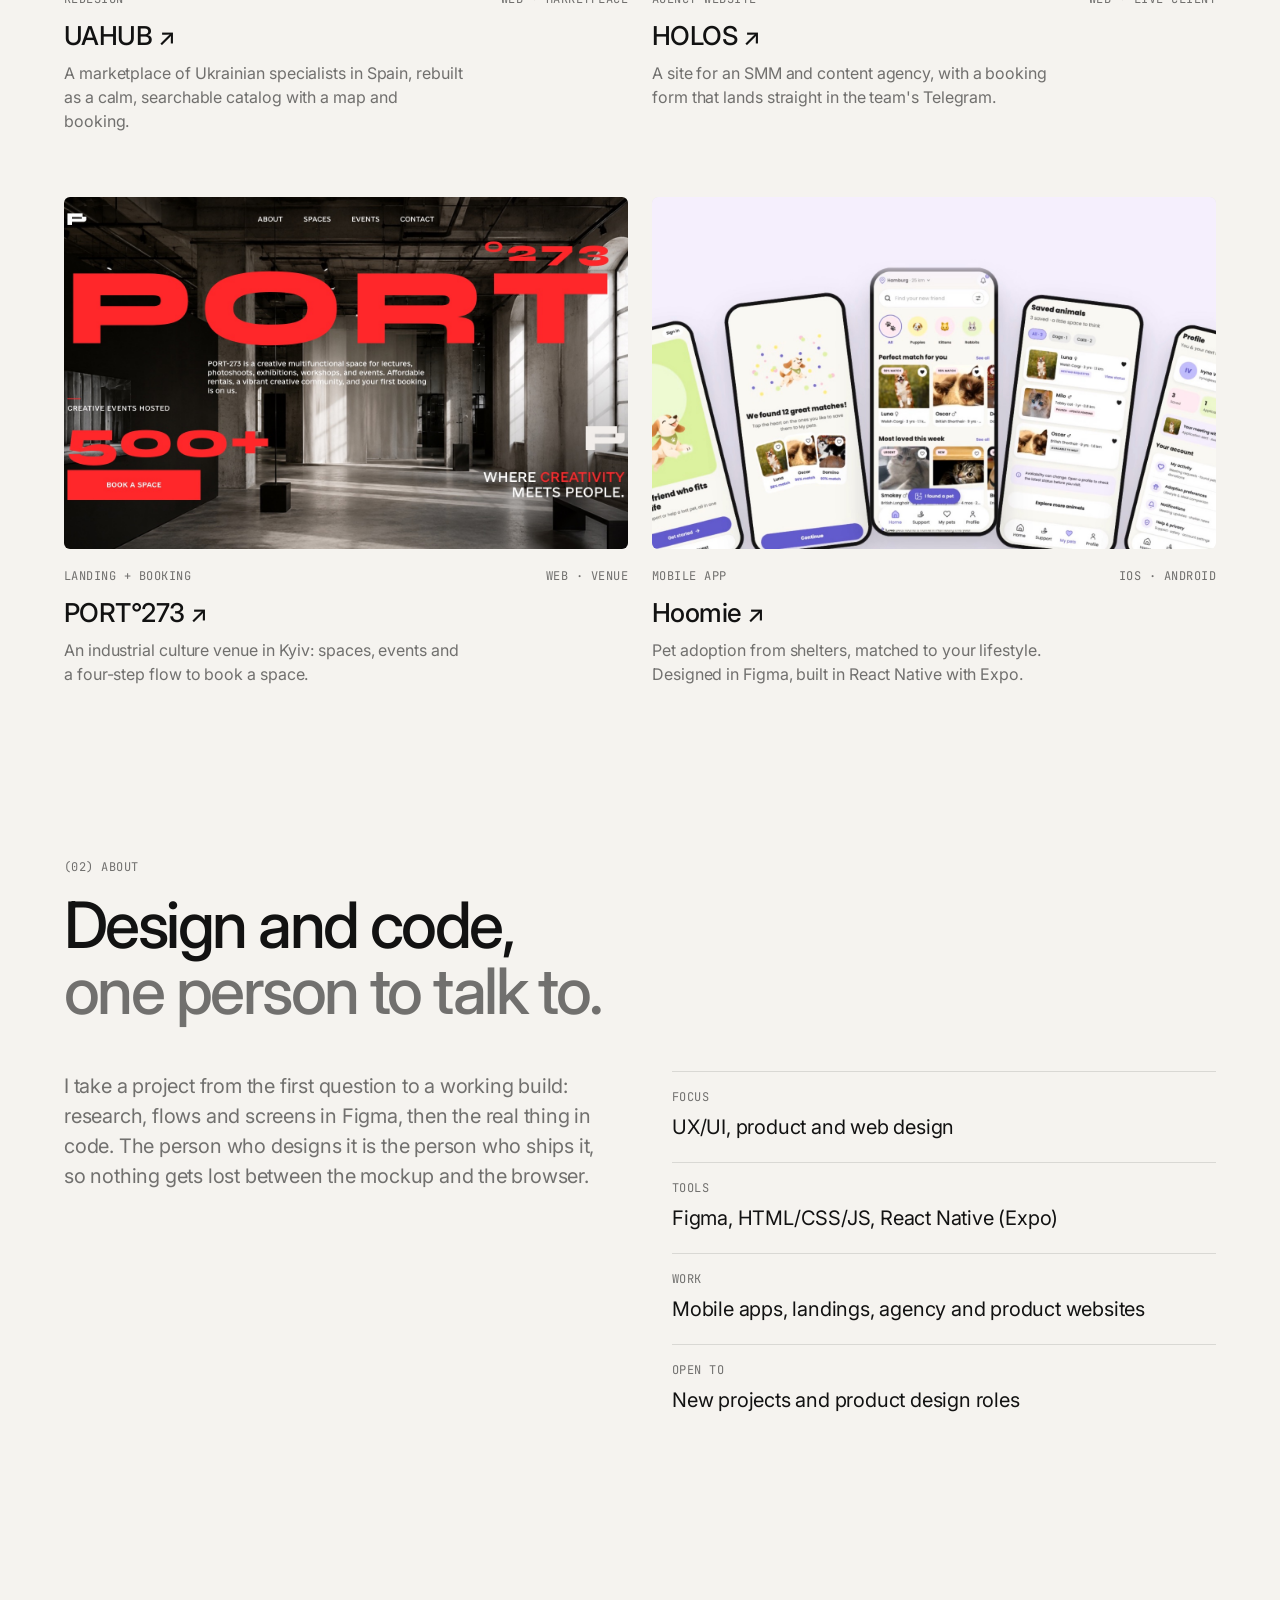
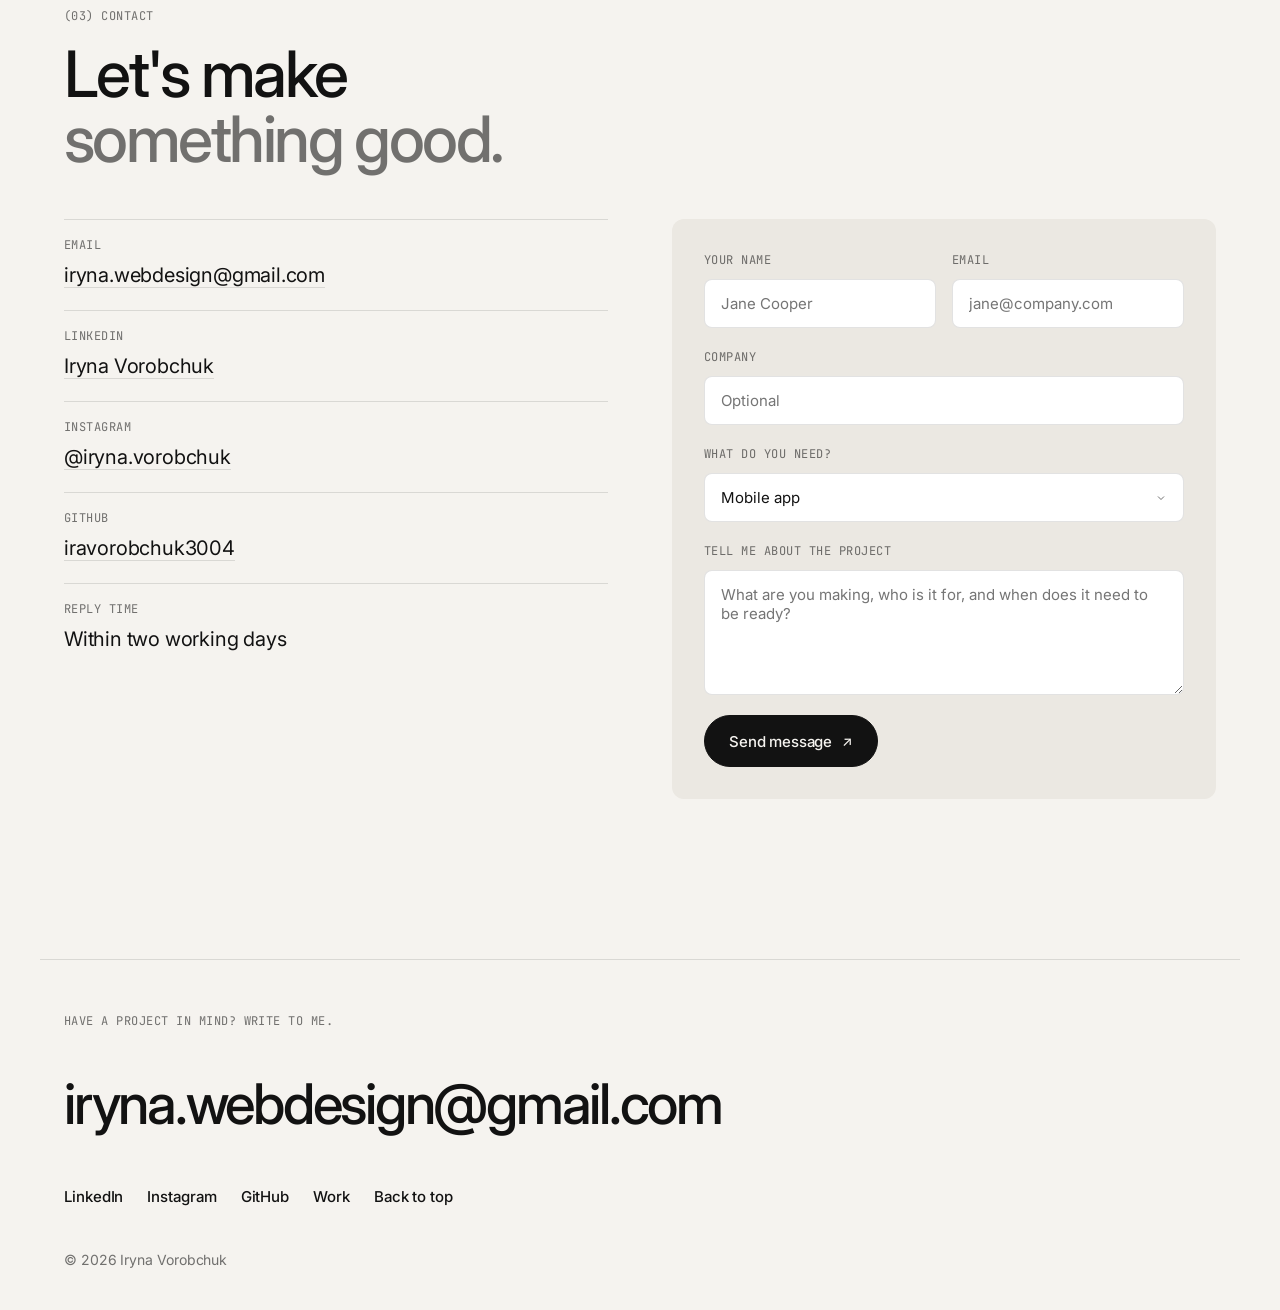
==== commit 841f08c8: "New hero photo; shade the photo edge so the name stays readable Co-Authored-By: Claude Opus 5.5 <nor" ====
--- a/index.html
+++ b/index.html
@@ -9,7 +9,7 @@
   <link rel="preconnect" href="https://fonts.googleapis.com">
   <link rel="preconnect" href="https://fonts.gstatic.com" crossorigin>
   <link href="https://fonts.googleapis.com/css2?family=Inter:opsz,wght@14..32,400;14..32,500&family=JetBrains+Mono:wght@400&display=swap" rel="stylesheet">
-  <link rel="stylesheet" href="styles.css?v=5">
+  <link rel="stylesheet" href="styles.css?v=8">
 </head>
 <body>
   <header class="top">
@@ -27,7 +27,7 @@
     <section class="hero">
       <div class="hero-paper"></div>
       <figure class="hero-photo">
-        <img src="img/iryna.jpg" alt="Iryna Vorobchuk" width="900" height="1200">
+        <img src="img/iryna.jpg?v=2" alt="Iryna Vorobchuk holding her laptop" width="1200" height="1600">
       </figure>
 
       <a href="#top" class="hero-mark" aria-label="Iryna Vorobchuk">IV</a>
--- a/styles.css
+++ b/styles.css
@@ -104,8 +104,13 @@
 .hero-paper { position: absolute; inset: 0 calc(100% - var(--seam)) 0 0; background: var(--bg); }
 .hero-photo { position: absolute; inset: 0 0 0 var(--seam); margin: 0; background: #2b3a4a; }
 .hero-photo img {
-  width: 100%; height: 100%; object-fit: cover; object-position: 40% 20%;
+  width: 100%; height: 100%; object-fit: cover; object-position: 50% 22%;
   animation: settle 1.6s var(--ease) both;
+}
+/* soft shade where the name overlaps the photo, so the light letters stay readable */
+.hero-photo::after {
+  content: ""; position: absolute; inset: 0; pointer-events: none;
+  background: linear-gradient(90deg, rgba(20, 22, 24, 0.42), rgba(20, 22, 24, 0.12) 38%, transparent 60%);
 }
 @keyframes settle { from { transform: scale(1.06); filter: blur(12px); } }
 
@@ -122,13 +127,13 @@
 }
 .pill:hover { transform: translateY(-2px); }
 .pill-dark { background: rgba(18, 18, 18, 0.88); color: #fff; }
-.pill-glass { background: rgba(255, 255, 255, 0.16); color: #fff; backdrop-filter: blur(14px); -webkit-backdrop-filter: blur(14px); }
-.pill-glass:hover { background: rgba(255, 255, 255, 0.28); }
+.pill-glass { background: rgba(255, 255, 255, 0.6); color: var(--ink); backdrop-filter: blur(14px); -webkit-backdrop-filter: blur(14px); }
+.pill-glass:hover { background: rgba(255, 255, 255, 0.85); }
 
 .hero-name { position: absolute; inset: 0; z-index: 2; pointer-events: none; clip-path: inset(0 calc(100% - var(--seam)) 0 0); }
 .hero-name.on-photo { clip-path: inset(0 0 0 var(--seam)); }
 .hero-name-in {
-  position: absolute; left: var(--seam); top: 54%; transform: translate(-50%, -50%);
+  position: absolute; left: var(--seam); top: 60%; transform: translate(-50%, -50%);
   display: flex; flex-direction: column; align-items: center; text-align: center;
   animation: rise 1.2s 0.2s var(--ease) both;
 }
@@ -140,7 +145,7 @@
   margin: 0; font-size: clamp(56px, 9.4vw, 148px); font-weight: 500;
   letter-spacing: -0.055em; line-height: 0.88; white-space: nowrap;
 }
-.on-photo .name { color: rgba(245, 243, 239, 0.9); }
+.on-photo .name { color: rgba(255, 255, 255, 0.94); text-shadow: 0 2px 30px rgba(0, 0, 0, 0.12); }
 .on-photo .tag { background: rgba(245, 243, 239, 0.92); color: var(--ink); }
 
 .hero-foot {
@@ -250,7 +255,7 @@
   .hero-name.on-photo { clip-path: inset(0 0 calc(100% - var(--seam)) 0); }
   .hero-name-in { left: 50%; top: var(--seam); transform: translate(-50%, -66%); }
   .on-photo .name { color: #fff; text-shadow: 0 2px 28px rgba(0, 0, 0, 0.35); }
-  .hero-mark { border-color: rgba(255, 255, 255, 0.8); color: #fff; }
+  .hero-mark { border: 0; background: rgba(255, 255, 255, 0.6); backdrop-filter: blur(14px); -webkit-backdrop-filter: blur(14px); }
   .hero-card { display: none; }
   .hero-foot { left: var(--gutter); right: var(--gutter); width: auto; }
   .contact .facts { order: 0; }
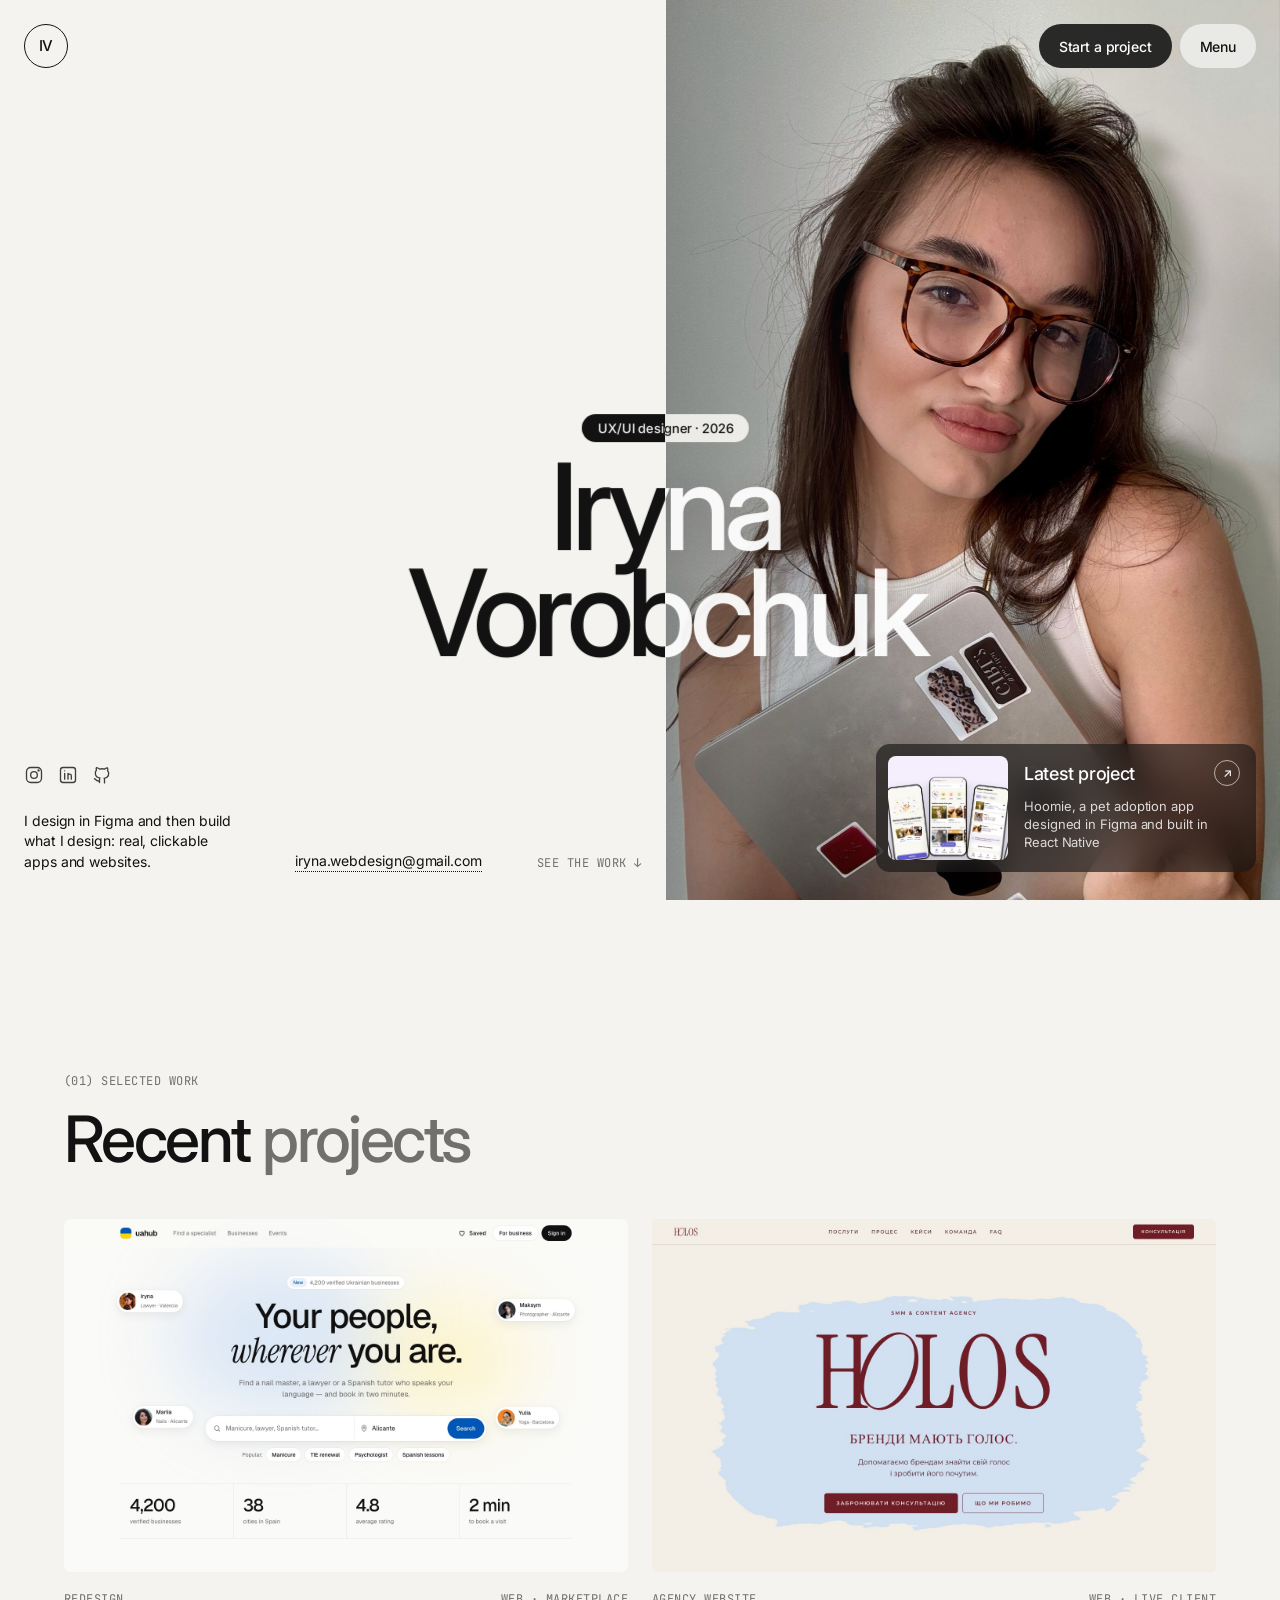
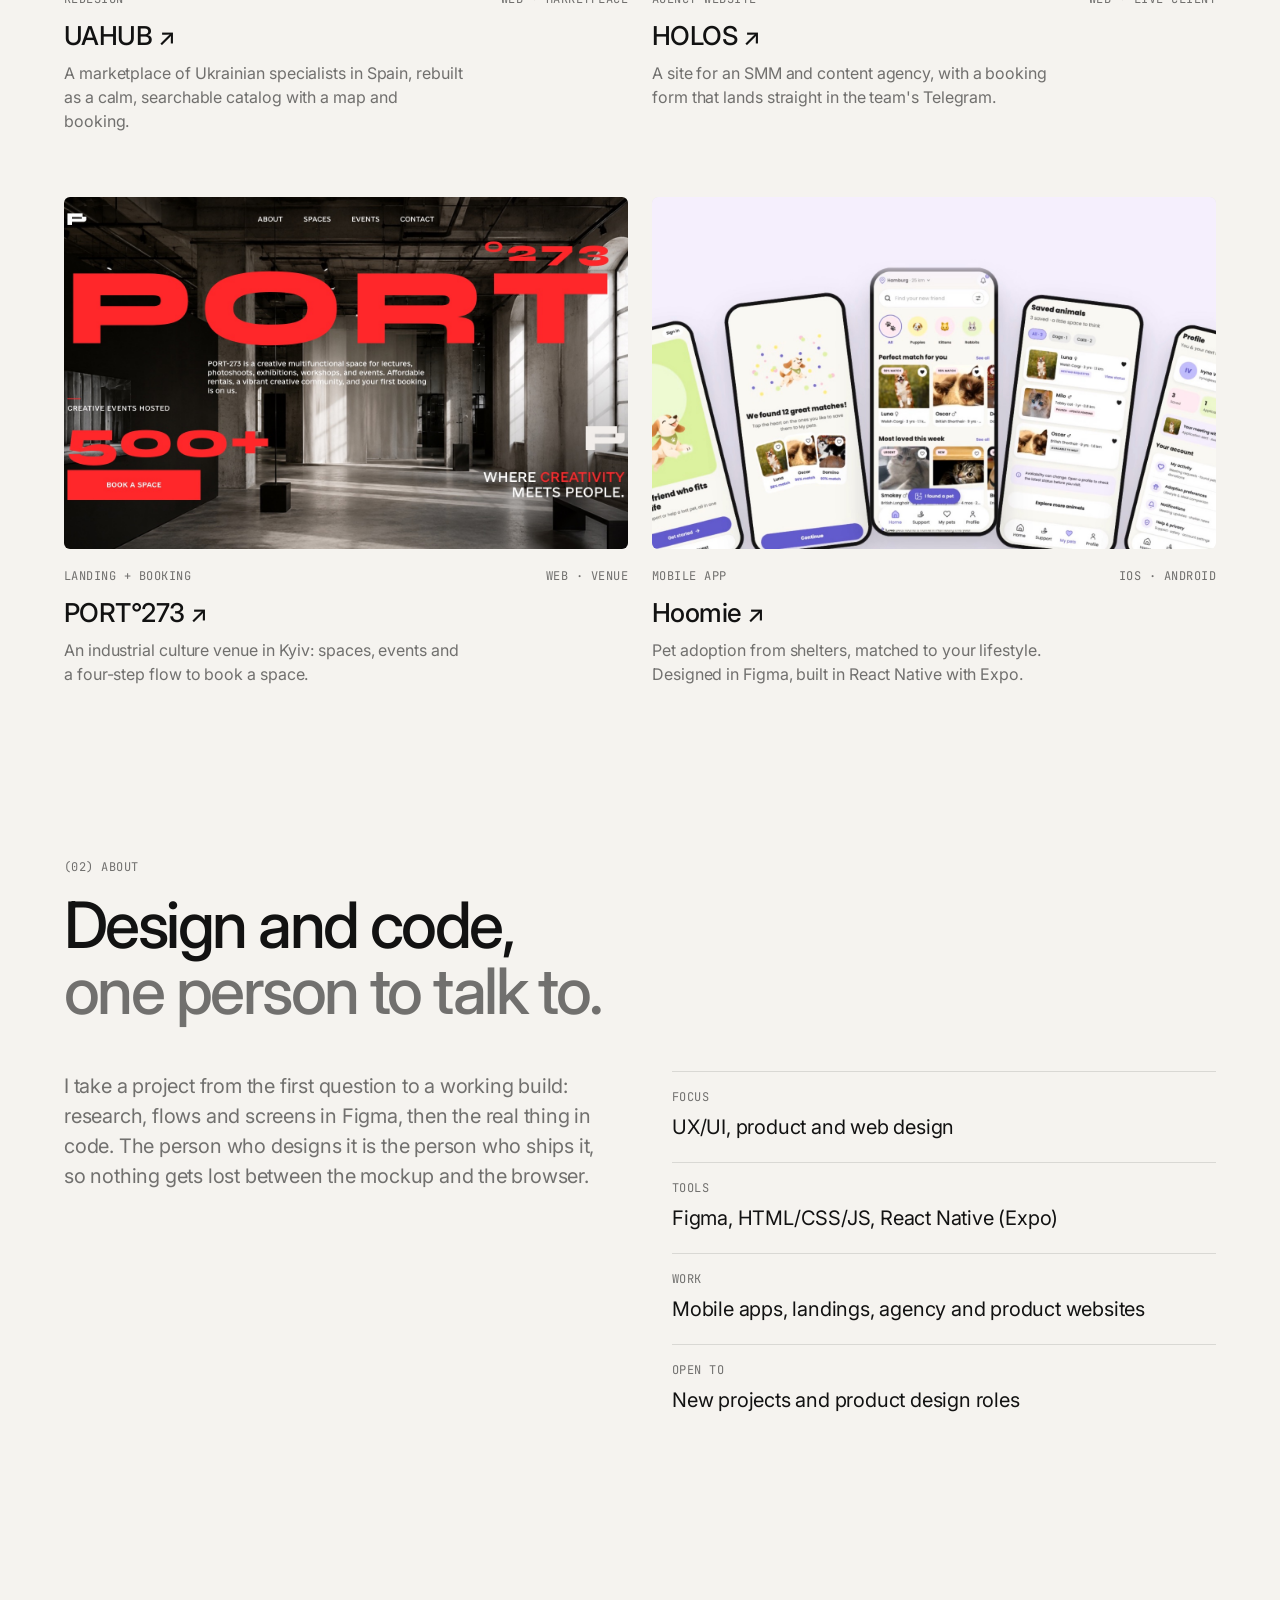
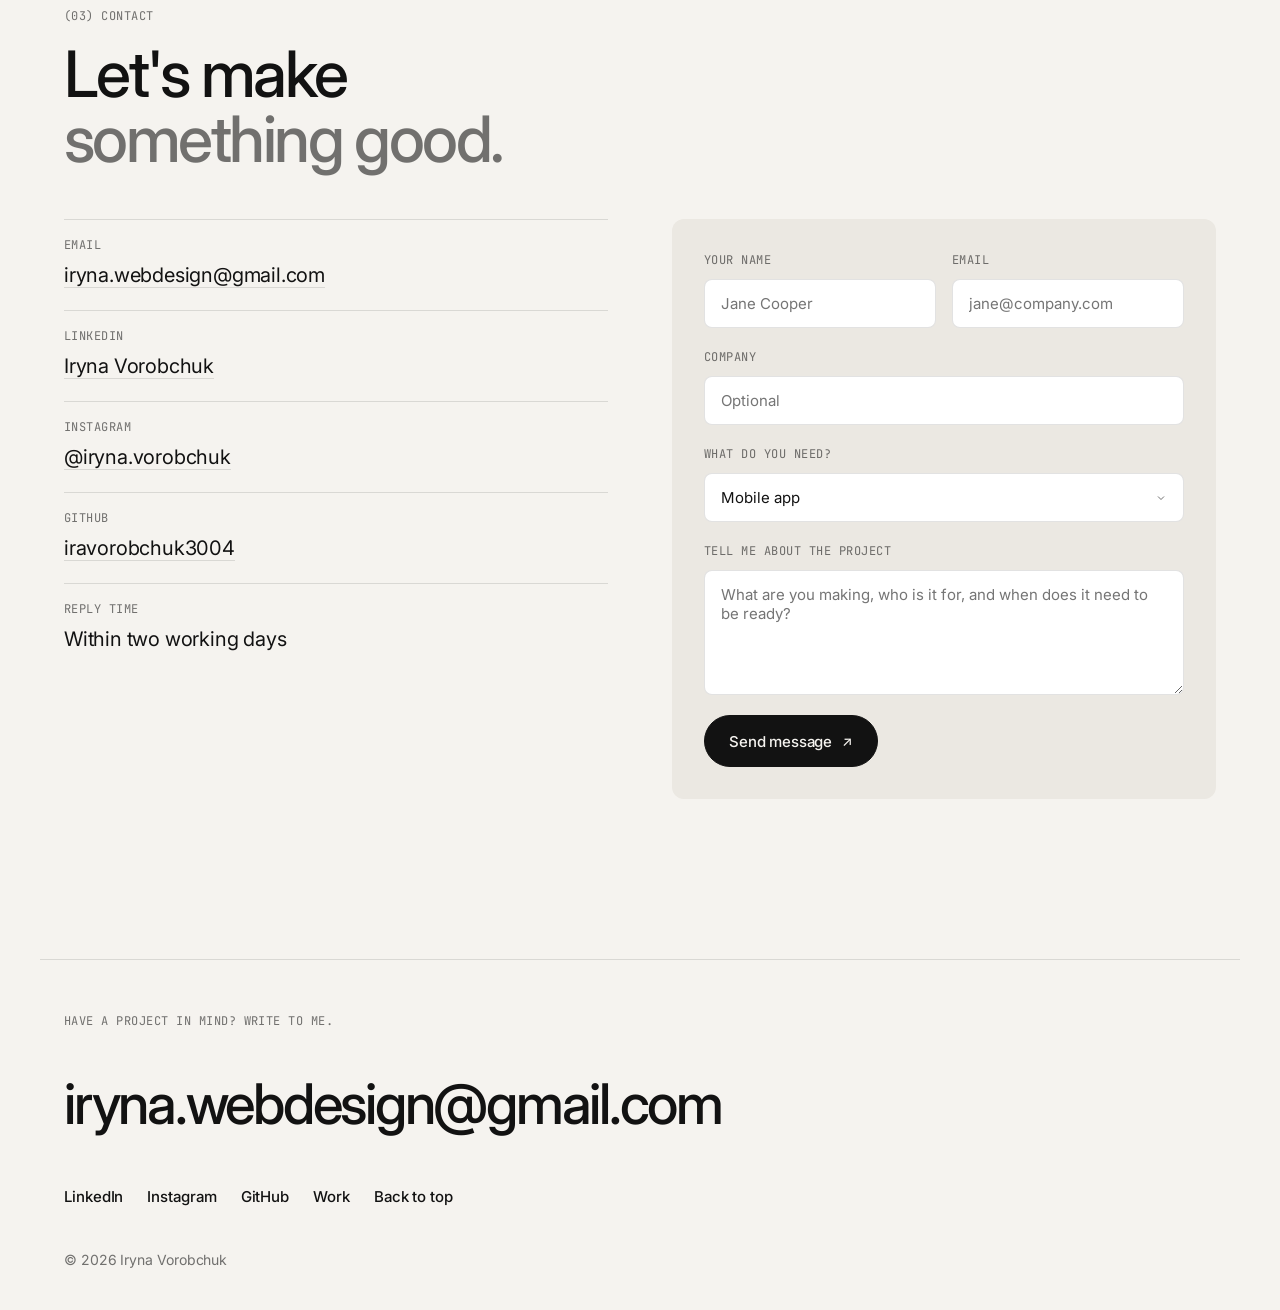
==== commit 032fb8ed: "Hero label rolls to 'Open to new projects' on hover and links to contact Co-Authored-By: Claude Opus" ====
--- a/index.html
+++ b/index.html
@@ -9,7 +9,7 @@
   <link rel="preconnect" href="https://fonts.googleapis.com">
   <link rel="preconnect" href="https://fonts.gstatic.com" crossorigin>
   <link href="https://fonts.googleapis.com/css2?family=Inter:opsz,wght@14..32,400;14..32,500&family=JetBrains+Mono:wght@400&display=swap" rel="stylesheet">
-  <link rel="stylesheet" href="styles.css?v=8">
+  <link rel="stylesheet" href="styles.css?v=9">
 </head>
 <body>
   <header class="top">
@@ -39,14 +39,21 @@
       <!-- Two copies of the name: dark on the paper, light on the photo, split at the seam -->
       <div class="hero-name" aria-hidden="true">
         <div class="hero-name-in">
-          <span class="tag">UX/UI designer · 2026</span>
+          <span class="tag"><span class="tag-a">UX/UI designer · 2026</span><span class="tag-b">Open to new projects ↗</span></span>
           <p class="name">Iryna<br>Vorobchuk</p>
         </div>
       </div>
       <div class="hero-name on-photo" aria-hidden="true">
         <div class="hero-name-in">
-          <span class="tag">UX/UI designer · 2026</span>
+          <span class="tag"><span class="tag-a">UX/UI designer · 2026</span><span class="tag-b">Open to new projects ↗</span></span>
           <p class="name">Iryna<br>Vorobchuk</p>
+        </div>
+      </div>
+      <!-- Invisible copy that catches the hover/click for the label above both visible copies -->
+      <div class="hero-name hero-hit">
+        <div class="hero-name-in">
+          <a class="tag" href="#contact"><span class="tag-a">UX/UI designer · 2026</span><span class="tag-b">Open to new projects ↗</span></a>
+          <p class="name" aria-hidden="true">Iryna<br>Vorobchuk</p>
         </div>
       </div>
       <h1 class="sr-only">Iryna Vorobchuk, UX/UI designer</h1>
--- a/styles.css
+++ b/styles.css
@@ -147,6 +147,18 @@
 }
 .on-photo .name { color: rgba(255, 255, 255, 0.94); text-shadow: 0 2px 30px rgba(0, 0, 0, 0.12); }
 .on-photo .tag { background: rgba(245, 243, 239, 0.92); color: var(--ink); }
+
+/* Label: two lines of text in one cell, the second rolls in on hover */
+.tag { display: inline-grid; overflow: hidden; transition: background 0.4s var(--ease), color 0.4s var(--ease); }
+.tag-a, .tag-b { grid-area: 1 / 1; text-align: center; transition: transform 0.5s var(--ease), opacity 0.5s var(--ease); }
+.tag-b { transform: translateY(110%); opacity: 0; }
+.hero:has(.hero-hit .tag:hover) .tag-a { transform: translateY(-110%); opacity: 0; }
+.hero:has(.hero-hit .tag:hover) .tag-b { transform: none; opacity: 1; }
+/* on hover the split label turns into one solid pill */
+.hero:has(.hero-hit .tag:hover) .tag { background: var(--ink); color: var(--bg); }
+.hero-hit { clip-path: none; z-index: 4; }
+.hero-hit .name, .hero-hit .tag { visibility: hidden; }
+.hero-hit .tag { visibility: visible; opacity: 0; pointer-events: auto; cursor: pointer; }
 
 .hero-foot {
   position: absolute; left: var(--gutter); bottom: 28px; z-index: 3;
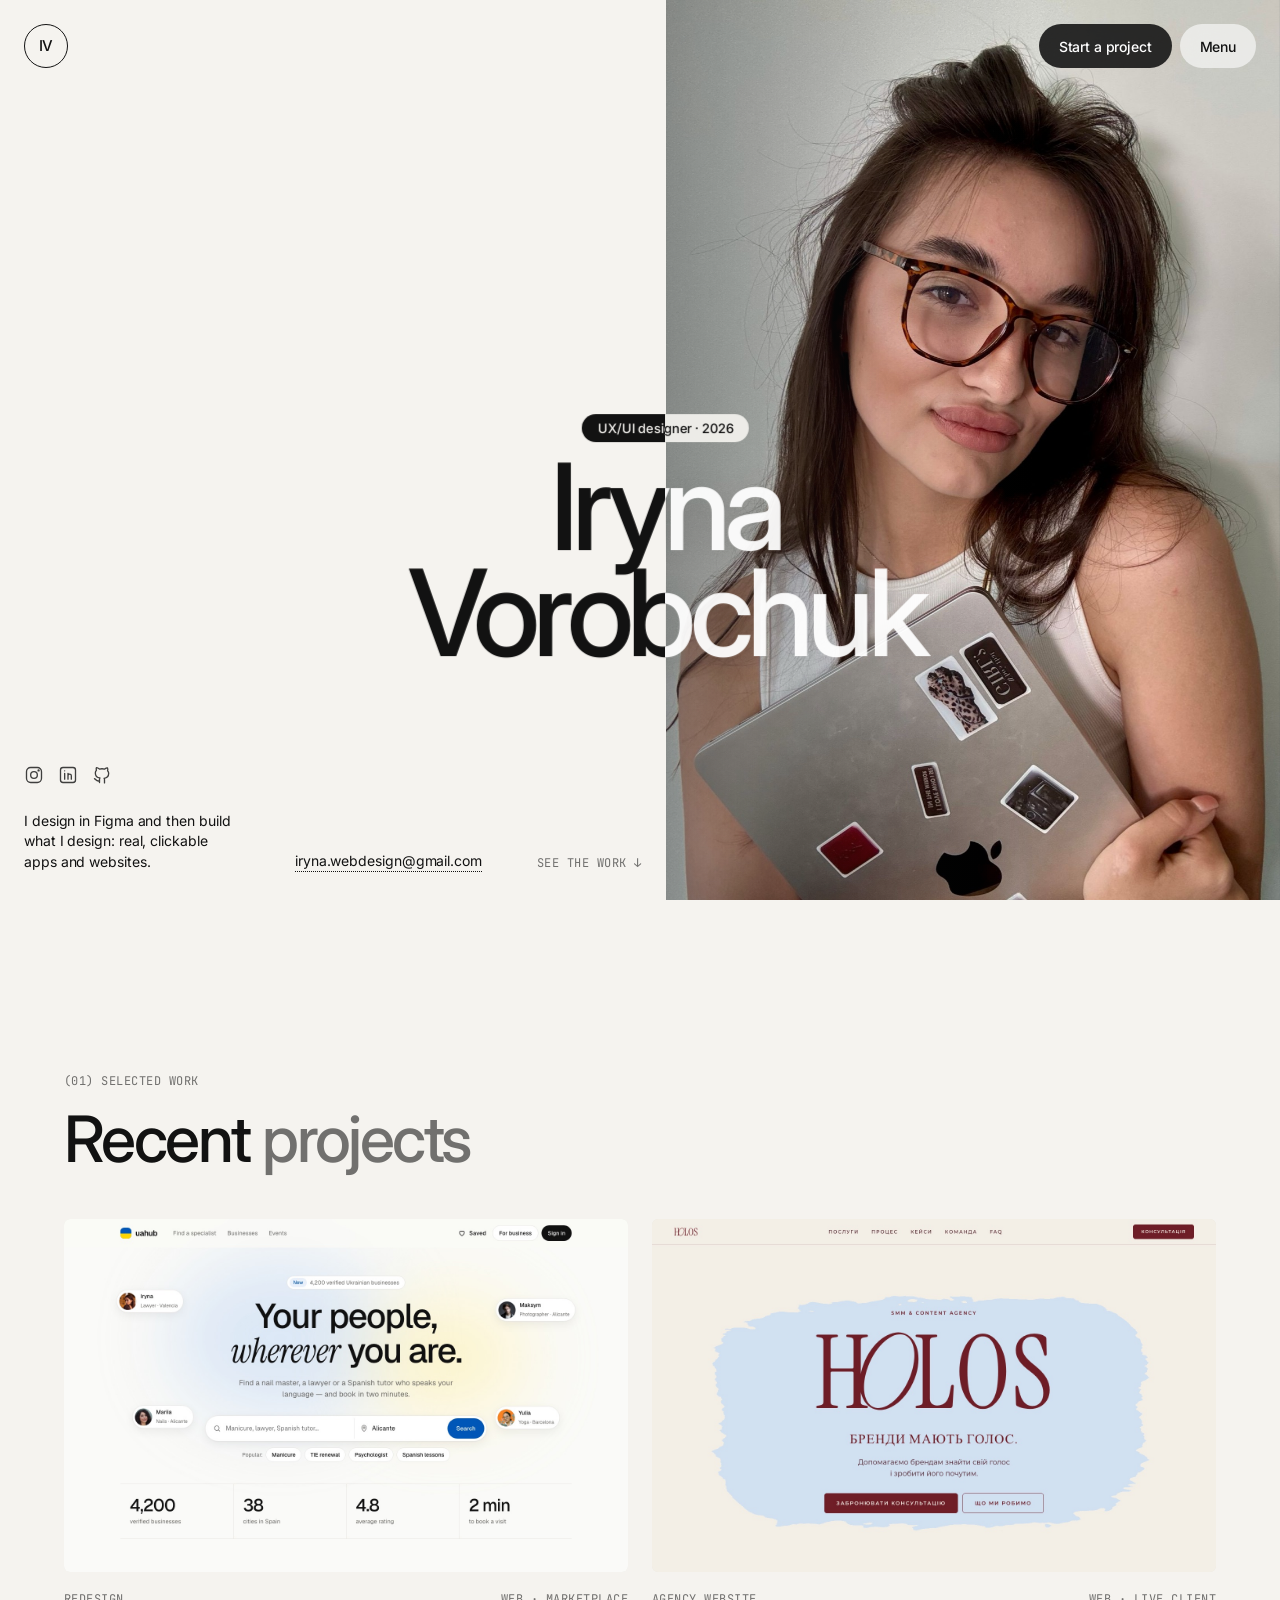
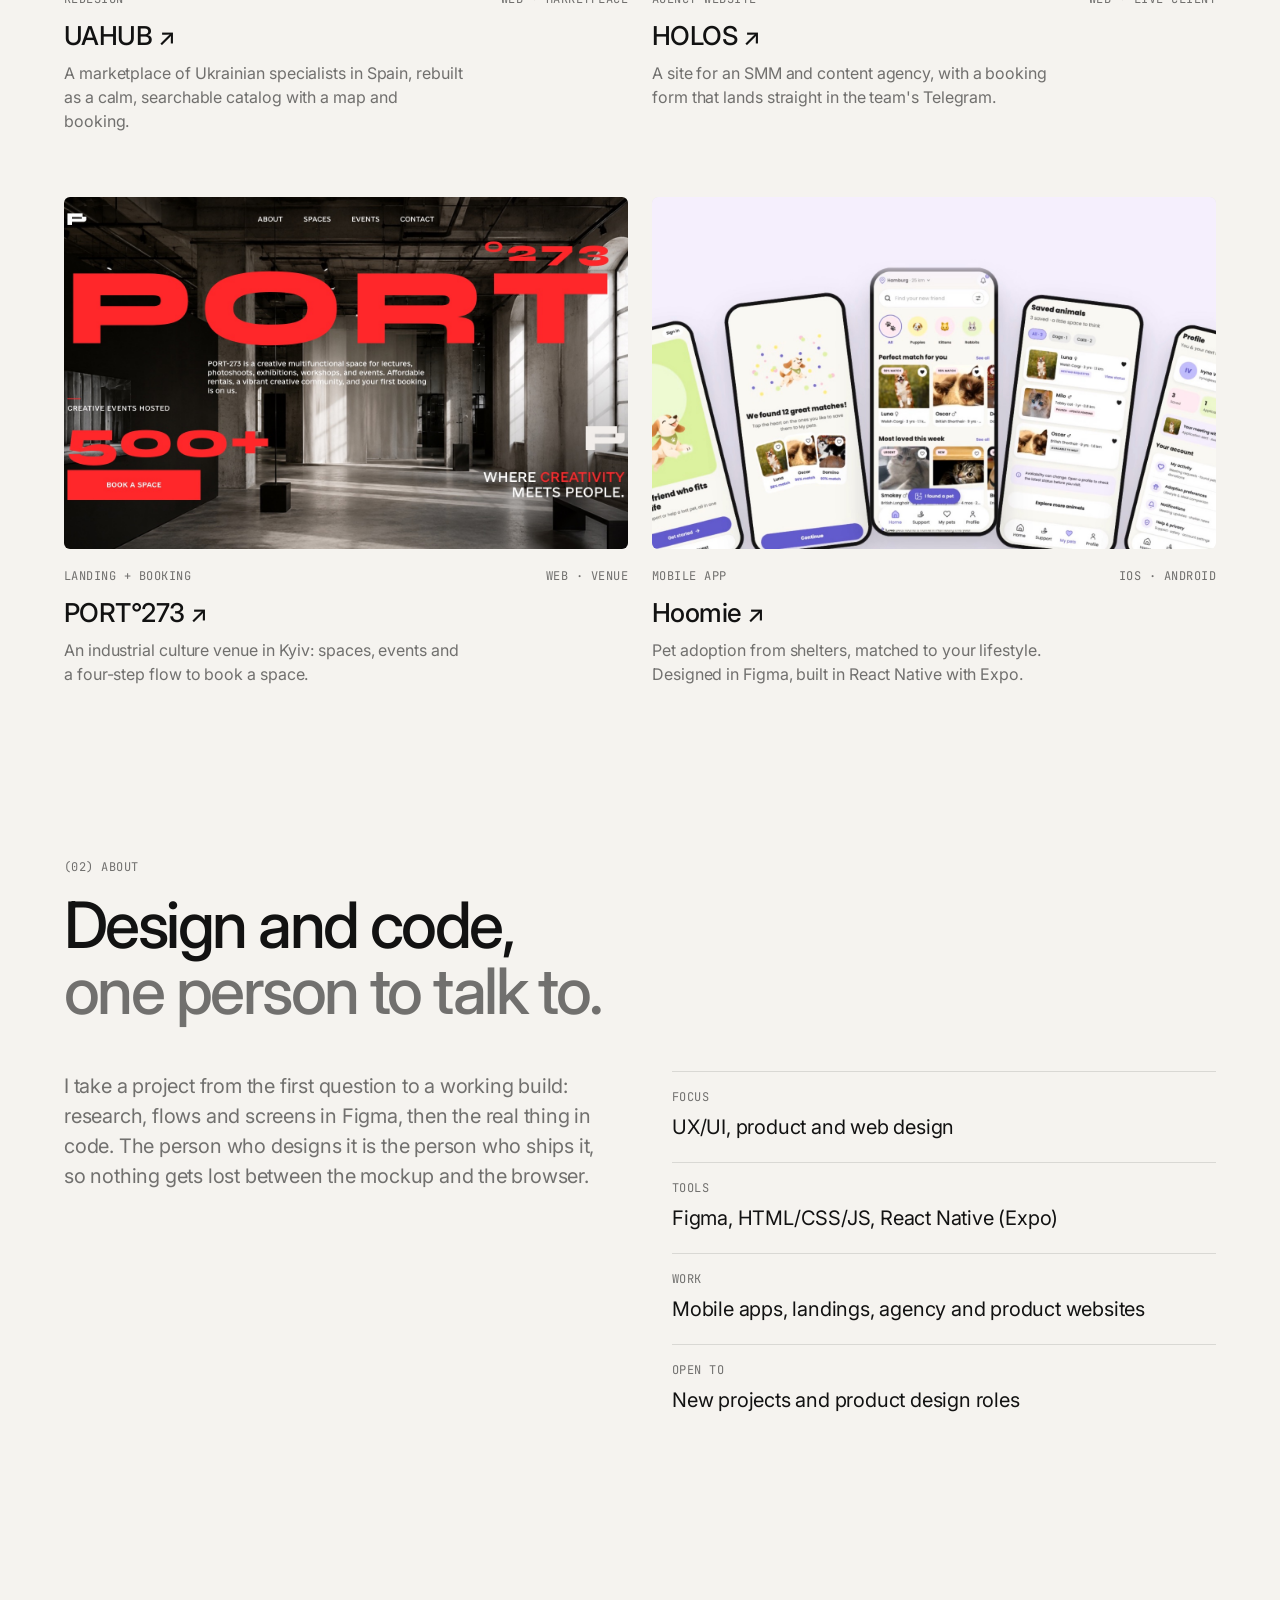
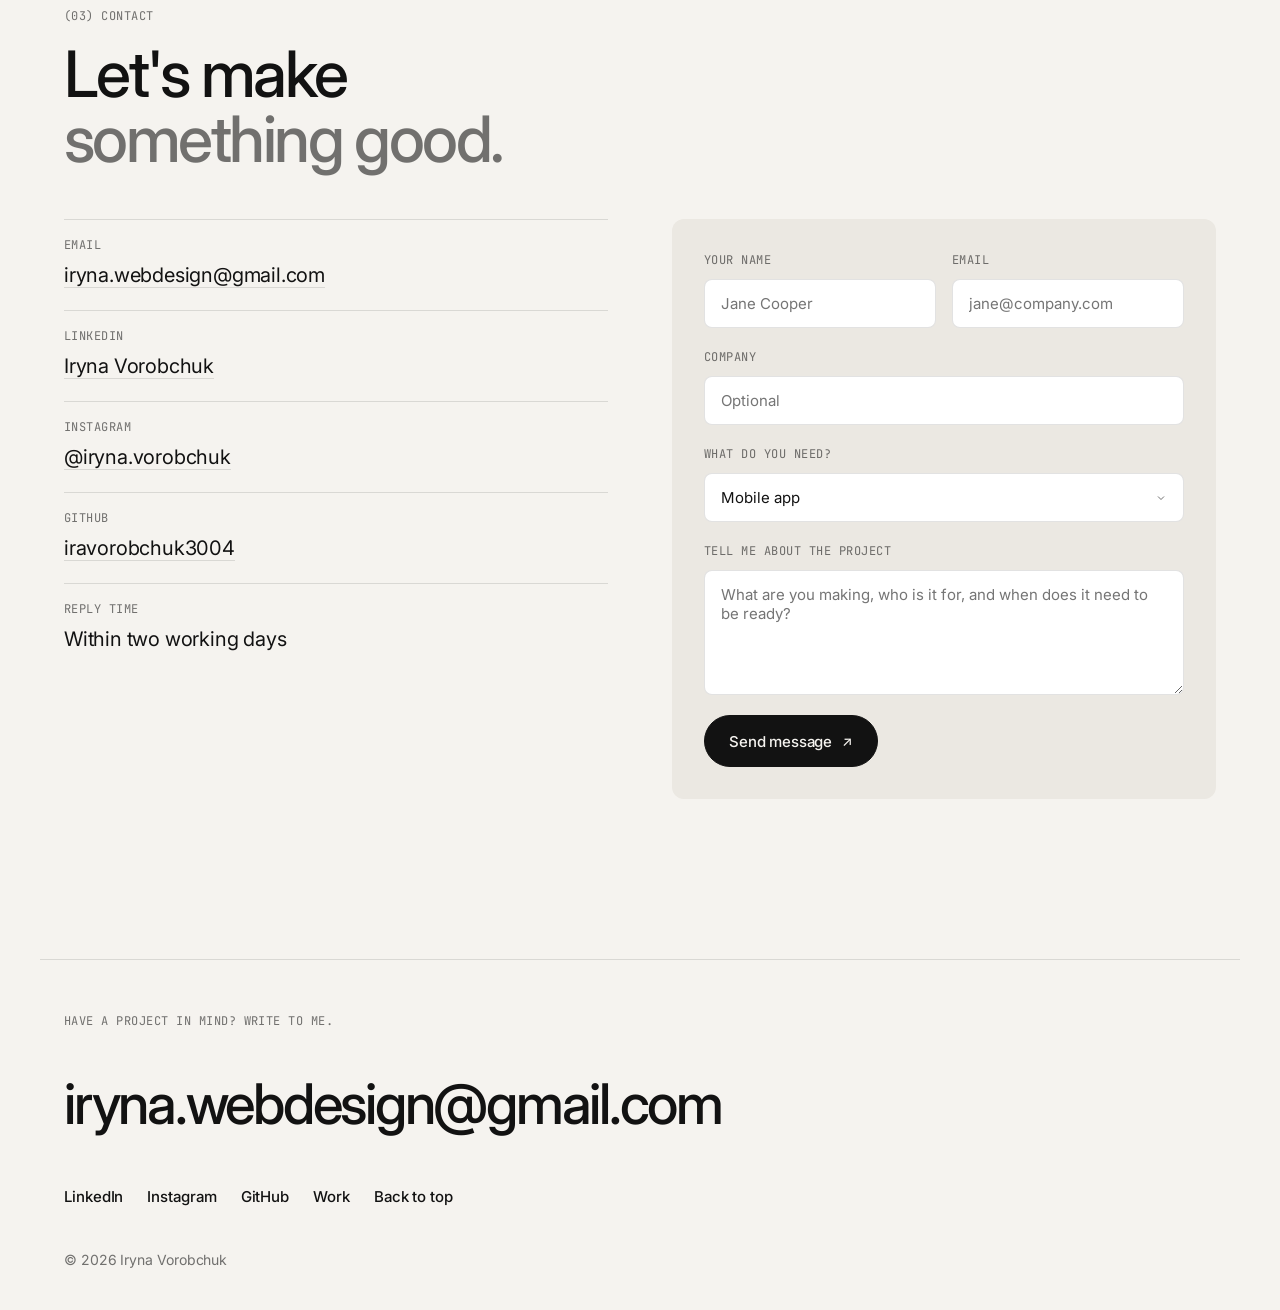
==== commit 452810e0: "Remove the Latest project card from the hero Co-Authored-By: Claude Opus 5.5 <noreply@anthropic.com>" ====
--- a/index.html
+++ b/index.html
@@ -9,7 +9,7 @@
   <link rel="preconnect" href="https://fonts.googleapis.com">
   <link rel="preconnect" href="https://fonts.gstatic.com" crossorigin>
   <link href="https://fonts.googleapis.com/css2?family=Inter:opsz,wght@14..32,400;14..32,500&family=JetBrains+Mono:wght@400&display=swap" rel="stylesheet">
-  <link rel="stylesheet" href="styles.css?v=9">
+  <link rel="stylesheet" href="styles.css?v=10">
 </head>
 <body>
   <header class="top">
@@ -71,13 +71,6 @@
         </div>
       </div>
 
-      <a class="hero-card" href="https://github.com/iravorobchuk3004/4-paws" target="_blank" rel="noopener">
-        <img src="img/hoomie.jpg?v=2" alt="" width="1440" height="900">
-        <div>
-          <span class="hero-card-top">Latest project <span class="hero-card-arr">↗</span></span>
-          <span class="hero-card-text">Hoomie, a pet adoption app designed in Figma and built in React Native</span>
-        </div>
-      </a>
     </section>
 
     <section class="work wrap" id="work">
--- a/styles.css
+++ b/styles.css
@@ -173,21 +173,6 @@
 .hero-bottom a { white-space: nowrap; }
 .dotted { border-bottom: 1px dotted var(--ink); }
 
-.hero-card {
-  position: absolute; right: var(--gutter); bottom: 28px; z-index: 3;
-  display: flex; gap: 16px; width: min(380px, calc(100% - var(--seam) - var(--gutter) * 2));
-  padding: 12px; border-radius: 14px;
-  background: rgba(18, 18, 18, 0.62); color: #fff;
-  backdrop-filter: blur(18px); -webkit-backdrop-filter: blur(18px);
-  animation: rise 1s 0.6s var(--ease) both;
-  transition: transform 0.3s var(--ease);
-}
-.hero-card:hover { transform: translateY(-3px); }
-.hero-card img { width: 120px; height: 104px; object-fit: cover; border-radius: 8px; flex: none; }
-.hero-card div { display: flex; flex-direction: column; gap: 10px; padding: 4px 4px 0 0; }
-.hero-card-top { display: flex; justify-content: space-between; font-size: 18px; font-weight: 500; letter-spacing: -0.02em; }
-.hero-card-arr { display: grid; place-items: center; width: 26px; height: 26px; border: 1px solid rgba(255,255,255,0.6); border-radius: 50%; font-size: 12px; }
-.hero-card-text { font-size: 13px; line-height: 1.4; color: rgba(255, 255, 255, 0.82); }
 
 /* Fixed header only shows once the hero has scrolled away */
 .top { transition: opacity 0.3s, transform 0.3s; }
@@ -268,7 +253,6 @@
   .hero-name-in { left: 50%; top: var(--seam); transform: translate(-50%, -66%); }
   .on-photo .name { color: #fff; text-shadow: 0 2px 28px rgba(0, 0, 0, 0.35); }
   .hero-mark { border: 0; background: rgba(255, 255, 255, 0.6); backdrop-filter: blur(14px); -webkit-backdrop-filter: blur(14px); }
-  .hero-card { display: none; }
   .hero-foot { left: var(--gutter); right: var(--gutter); width: auto; }
   .contact .facts { order: 0; }
 }
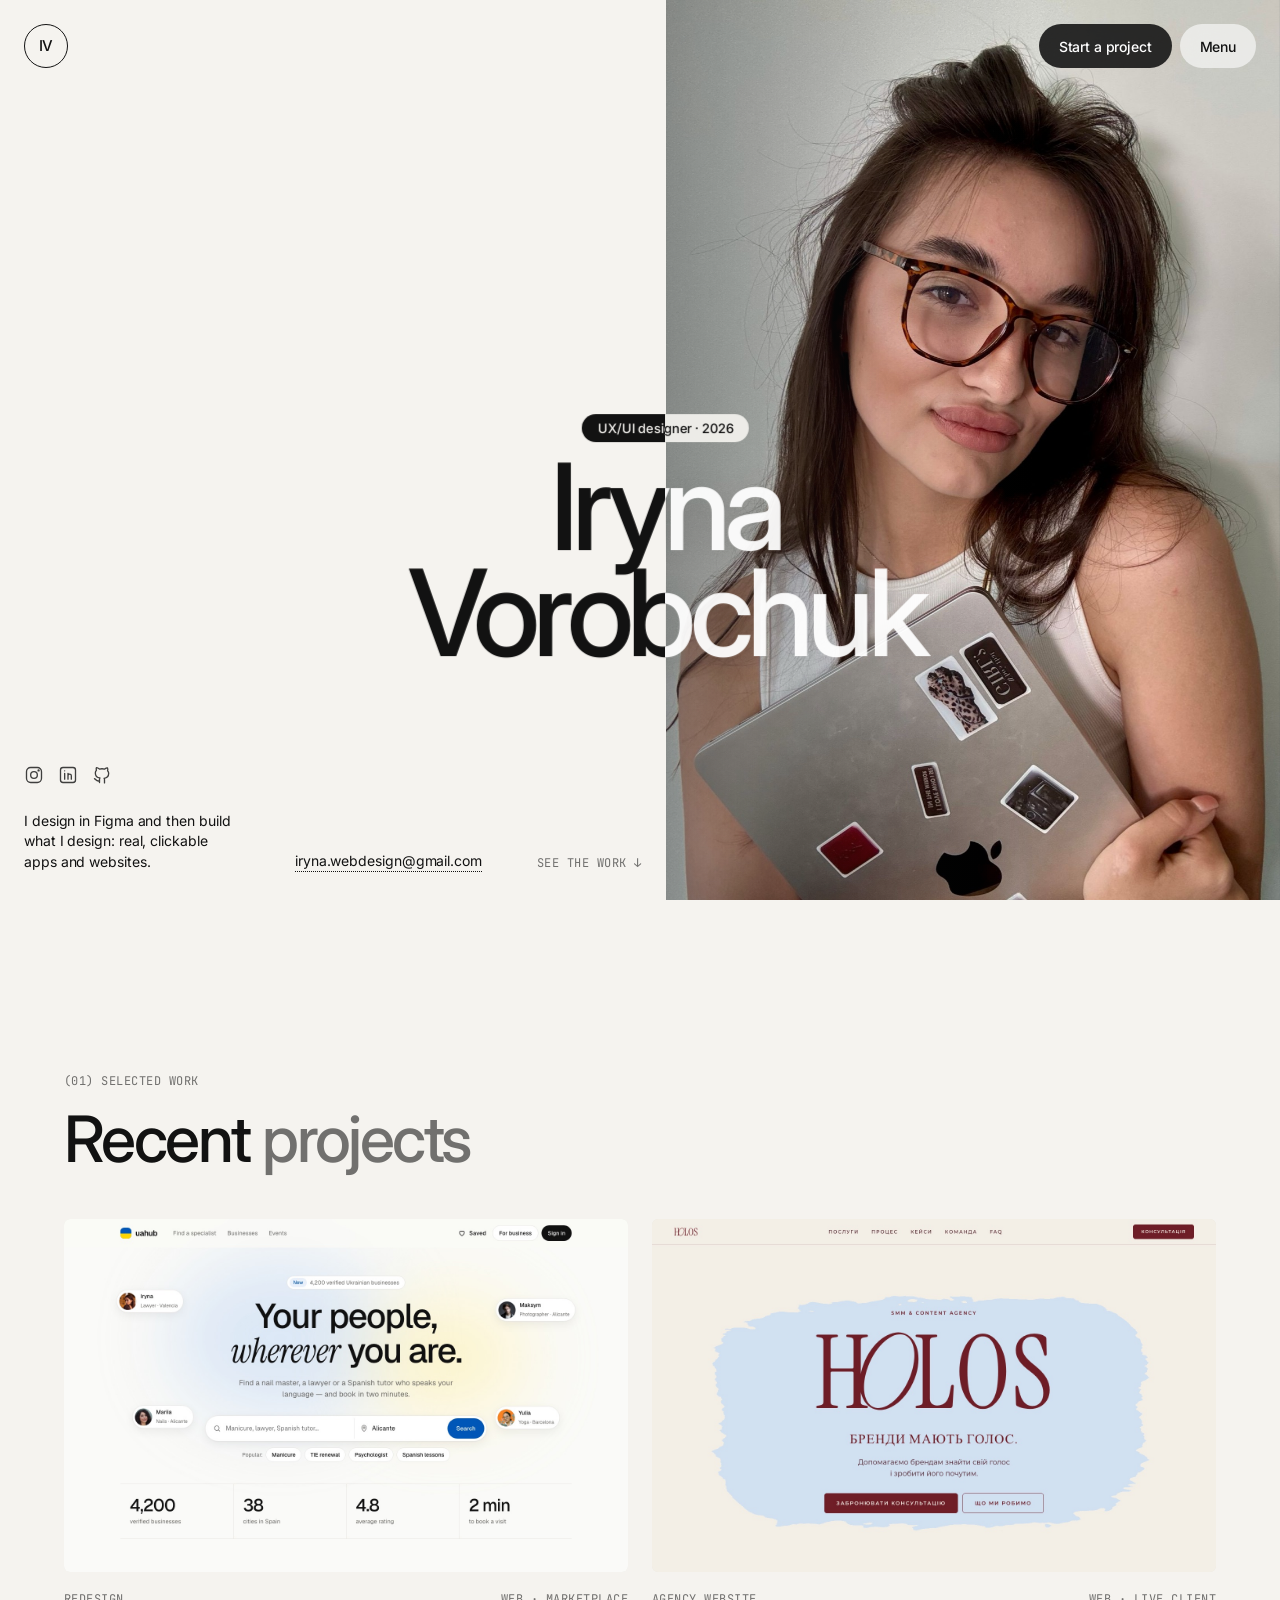
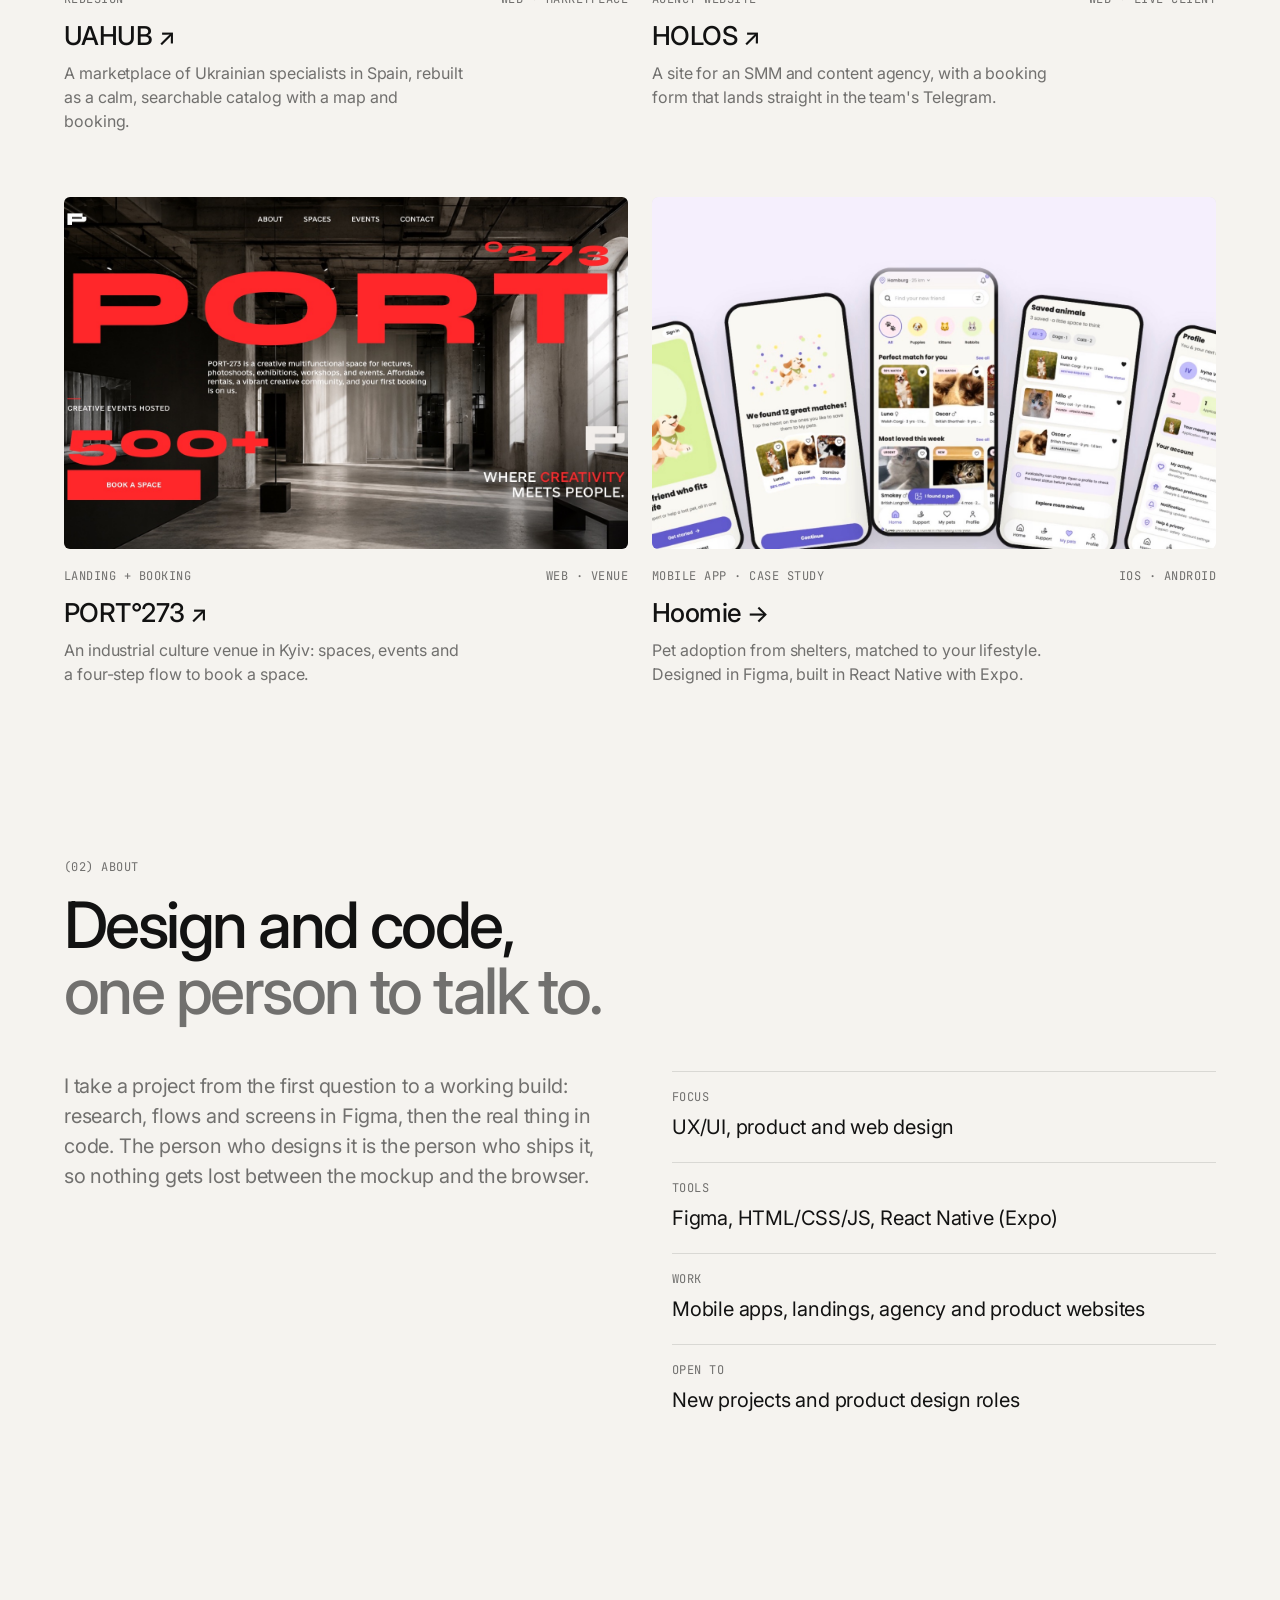
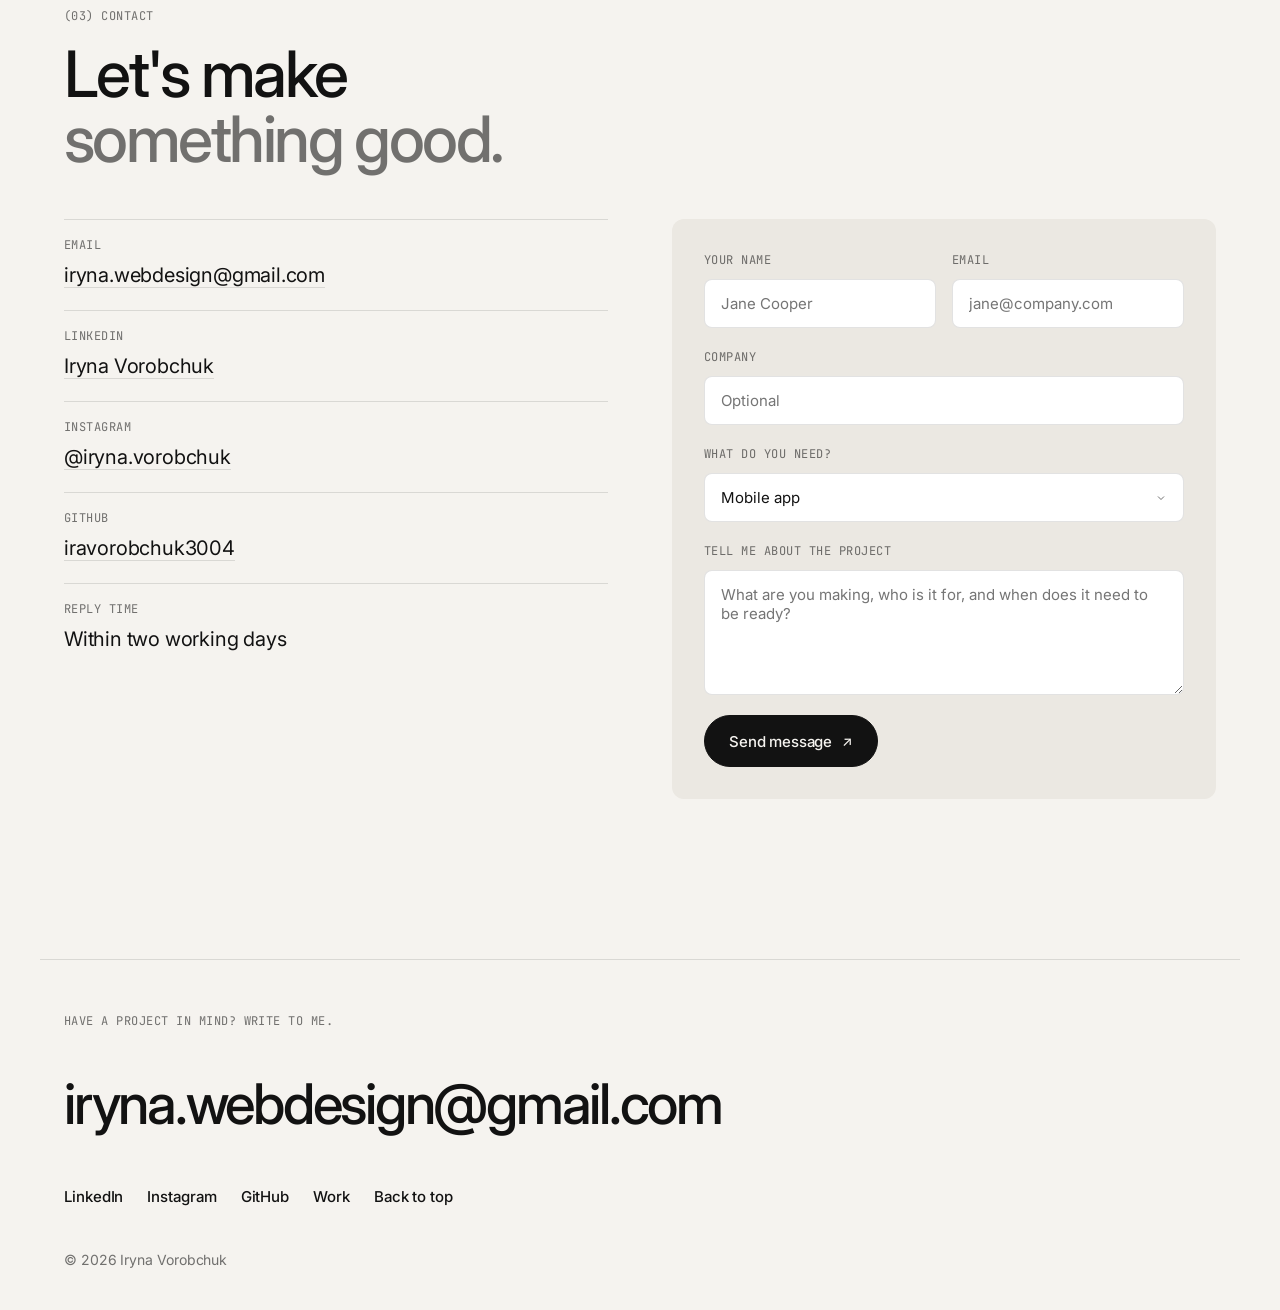
==== commit 13df999f: "Hoomie case study page with the presentation video and slides; card links to it Co-Authored-By: Clau" ====
--- a/index.html
+++ b/index.html
@@ -9,7 +9,7 @@
   <link rel="preconnect" href="https://fonts.googleapis.com">
   <link rel="preconnect" href="https://fonts.gstatic.com" crossorigin>
   <link href="https://fonts.googleapis.com/css2?family=Inter:opsz,wght@14..32,400;14..32,500&family=JetBrains+Mono:wght@400&display=swap" rel="stylesheet">
-  <link rel="stylesheet" href="styles.css?v=10">
+  <link rel="stylesheet" href="styles.css?v=11">
 </head>
 <body>
   <header class="top">
@@ -99,10 +99,10 @@
           <p>An industrial culture venue in Kyiv: spaces, events and a four-step flow to book a space.</p>
         </a>
 
-        <a class="card reveal" href="https://github.com/iravorobchuk3004/4-paws" target="_blank" rel="noopener">
+        <a class="card reveal" href="case/hoomie/">
           <div class="shot"><img src="img/hoomie.jpg?v=2" alt="Five Hoomie app screens: onboarding, matches, home, saved animals and profile" loading="lazy"></div>
-          <div class="meta mono"><span>Mobile app</span><span>iOS · Android</span></div>
-          <h3>Hoomie <span class="arr">↗</span></h3>
+          <div class="meta mono"><span>Mobile app · Case study</span><span>iOS · Android</span></div>
+          <h3>Hoomie <span class="arr">→</span></h3>
           <p>Pet adoption from shelters, matched to your lifestyle. Designed in Figma, built in React Native with Expo.</p>
         </a>
       </div>
@@ -170,6 +170,6 @@
     <p class="small">© 2026 Iryna Vorobchuk</p>
   </footer>
 
-  <script src="app.js?v=4"></script>
+  <script src="app.js?v=11"></script>
 </body>
 </html>
--- a/styles.css
+++ b/styles.css
@@ -272,3 +272,41 @@
   .foot { margin-top: 112px; }
   .big-mail { font-size: 28px; word-break: break-all; }
 }
+
+/* Case study pages */
+.case-hero.wrap { padding-top: 22vh; }
+.case-hero .display { font-size: clamp(64px, 14vw, 200px); margin-bottom: 24px; }
+.case-meta {
+  display: grid; grid-template-columns: repeat(4, 1fr); gap: 24px;
+  margin: 72px 0 0; padding-top: 20px; border-top: 1px solid var(--line);
+}
+.case-meta dt { margin-bottom: 6px; }
+.case-meta dd { margin: 0; font-size: 17px; letter-spacing: -0.01em; }
+section.case-film { padding-top: 64px; }
+.film { overflow: hidden; border-radius: 12px; background: #e9e6f7; }
+.film video { display: block; width: 100%; height: auto; }
+.case-cap { margin: 14px 0 0; }
+.slide { margin: 64px 0 0; }
+.slide img { width: 100%; height: auto; border-radius: 12px; background: var(--panel); }
+.slide figcaption { display: grid; grid-template-columns: 220px 1fr; gap: 24px; margin-top: 18px; max-width: 900px; font-size: 18px; letter-spacing: -0.01em; color: var(--muted); }
+.slide figcaption .mono { padding-top: 4px; color: var(--ink); }
+#idea .split { margin-bottom: 0; }
+.case-next-link {
+  display: inline-flex; align-items: baseline; gap: 16px; margin: 12px 0 40px;
+  font-size: clamp(56px, 11vw, 160px); font-weight: 500; letter-spacing: -0.05em; line-height: 1;
+  transition: color 0.2s;
+}
+.case-next-link:hover { color: var(--muted); }
+.case-next-link .arr { font-size: 0.4em; }
+.case-next .actions { margin-top: 0; }
+@media (max-width: 900px) {
+  .case-meta { grid-template-columns: 1fr 1fr; }
+  .slide figcaption { grid-template-columns: 1fr; gap: 6px; }
+}
+@media (max-width: 640px) {
+  .case-hero.wrap { padding-top: 120px; }
+  .case-meta { margin-top: 48px; }
+  .slide { margin-top: 40px; }
+  .slide img, .film { border-radius: 8px; }
+  .slide figcaption { font-size: 16px; }
+}
